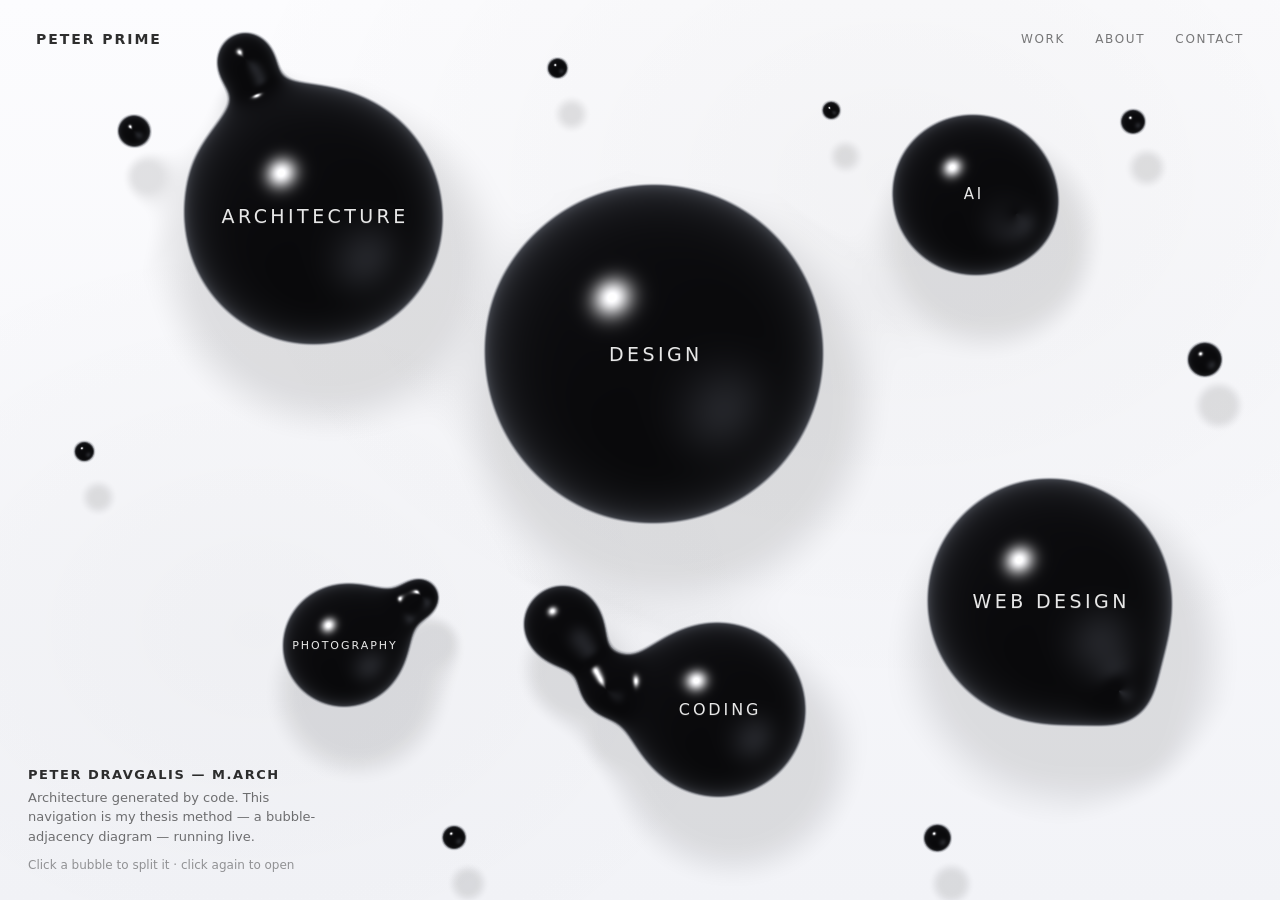
==== index.html @ 84107628 "Portfolio rework: real renders, project drill-down, tuned bubbles - work.html galleries now use clea" ====
<!doctype html>
<html lang="en">
<head>
  <meta charset="UTF-8" />
  <meta name="viewport" content="width=device-width,initial-scale=1" />
  <title>Peter Prime — Portfolio</title>
  <meta name="description" content="Peter Dravgalis — M.Arch, Florida International University. Architecture generated by code: bubble-adjacency space planning, Grasshopper/Python, and the live metaball navigation you're looking at." />
  <link rel="icon" href='data:image/svg+xml,<svg xmlns="http://www.w3.org/2000/svg" viewBox="0 0 100 100"><circle cx="40" cy="50" r="30" fill="%23191919"/><circle cx="70" cy="50" r="21" fill="%23191919"/></svg>' />
  <style>
    :root{
      --bg1: #fcfcfe;
      --bg2: #f2f3f7;
      --txt: rgba(255,255,255,.94);
      --txtDark: rgba(0,0,0,.82);

      --panelBg: rgba(255,255,255,.72);
      --panelBd: rgba(0,0,0,.10);

      --bubbleSolid: rgba(0,0,0,.84);
      --bubbleGhost: rgba(0,0,0,.08);
      --bubbleBd: rgba(0,0,0,.18);
      --bubbleBdHi: rgba(0,0,0,.32);

      --line: rgba(0,0,0,.14);
    }

    html, body { height: 100%; margin: 0; font-family: ui-sans-serif, system-ui, -apple-system, Segoe UI, Roboto, Arial; }
    body { overflow: hidden; background: var(--bg1); }

    body.mbOn .bubble { background: var(--bubbleGhost); }
    body:not(.mbOn) .bubble { background: var(--bubbleSolid); }

    .stage{
      position: fixed; inset: 0;
      background:
        radial-gradient(1200px 900px at 70% 20%, rgba(0,0,0,.03), transparent 58%),
        radial-gradient(900px 700px at 20% 70%, rgba(0,0,0,.025), transparent 58%),
        linear-gradient(180deg, var(--bg1), var(--bg2));
      user-select: none;
      z-index: 0;
    }

    canvas#mb{
      position: fixed; inset: 0;
      width: 100%; height: 100%;
      z-index: 2;
      pointer-events: none;
    }

      .bubbleLayer{
      position: fixed;
      inset: 0;
      z-index: 3;          /* ABOVE canvas */
      pointer-events: auto;
      }

    .topbar{
      position: fixed; left: 36px; right: 36px; top: 26px;
      display: flex; align-items: center; justify-content: space-between;
      color: var(--txtDark);
      box-sizing: border-box;
      z-index: 5;
      pointer-events: auto;
    }
    .topbar a{ text-decoration: none; color: inherit; }
    .brand{ font-weight: 750; letter-spacing: .14em; text-transform: uppercase; font-size: 14px; }
    .nav{ display: flex; gap: 30px; font-size: 12px; }
    .nav a{
      letter-spacing: .14em; text-transform: uppercase;
      color: rgba(0,0,0,.52); padding: 6px 0;
      transition: color 140ms ease;
    }
    .nav a:hover{ color: rgba(0,0,0,.9); }

    svg.lines{
      position: fixed; inset: 0;
      pointer-events: none;
      z-index: 1;
    }
    .line{ stroke: rgba(0,0,0,.20); stroke-width: 1; stroke-dasharray: 3 6; }

    .bubble{
      position: absolute;
      border-radius: 999px;
      display: grid;
      place-items: center;
      color: var(--txt);
      cursor: pointer;
      transform: translate(-50%, -50%);
      box-sizing: border-box;
      border: 1px solid var(--bubbleBd);
      backdrop-filter: blur(10px);
      z-index: 3;
      font-size: 14px;
      transition: opacity 160ms ease, filter 160ms ease, border-color 160ms ease;
    }
    /* With WebGL metaballs on, the DOM circle is just an invisible hit target. */
    body.mbOn .bubble{ background: transparent; border-color: transparent; backdrop-filter: none; }
    .bubble:hover{ border-color: var(--bubbleBdHi); }
    body.mbOn .bubble:hover{ border-color: transparent; }
    .bubble.selected{ border-color: rgba(255,255,255,.65); }
    .bubble.sub{ z-index: 6; animation: subIn 220ms ease both; }
    @keyframes subIn{
      from{ opacity: 0; transform: translate(-50%,-50%) scale(.7); }
      to{ opacity: 1; transform: translate(-50%,-50%) scale(1); }
    }
    .bubble.dim{
      opacity: .45;
      filter: blur(.2px);
    }

    /* Label reads as part of the glossy sphere: light weight, wide tracking,
       and a faint etched shadow (dark above, light below) instead of a halo.
       The sphere under it is near-black, so no backdrop is needed. */
    .label{
      text-align: center;
      font-weight: 500;
      text-transform: uppercase;
      letter-spacing: .18em;
      text-indent: .18em; /* re-center: letter-spacing trails the last glyph */
      line-height: 1.4;
      padding: 0 12px;
      pointer-events: none;
      font-size: inherit;
      color: rgba(255,255,255,.9);
      text-shadow: 0 -1px 1px rgba(0,0,0,.55), 0 1px 1px rgba(255,255,255,.10);
      position: relative;
      z-index: 1;
    }

    /* Panel */
    .panel{
      position: fixed;
      left: 18px;
      bottom: 18px;
      width: min(920px, calc(100vw - 36px));
      background: var(--panelBg);
      border: 1px solid var(--panelBd);
      border-radius: 14px;
      backdrop-filter: blur(14px);
      box-sizing: border-box;
      z-index: 10;
      color: var(--txtDark);
      box-shadow: 0 12px 50px rgba(0,0,0,.12);
      overflow: hidden;
    }
    .panelHeader{
      display:flex;
      align-items:center;
      justify-content: space-between;
      padding: 10px 12px;
      border-bottom: 1px solid rgba(0,0,0,.08);
      cursor: move;
      user-select: none;
      background: rgba(255,255,255,.35);
    }
    .panelHeader .title{
      font-weight: 700;
      font-size: 13px;
      letter-spacing: .15px;
    }
    .panelHeader .controls{
      display:flex; gap: 8px; align-items:center;
    }
    .panelMinBtn{
      border: 1px solid rgba(0,0,0,.14);
      background: rgba(255,255,255,.40);
      border-radius: 10px;
      padding: 6px 10px;
      font-size: 12px;
      cursor: pointer;
    }

    .panelBody{ padding: 10px 12px 12px; }
    .panel.min .panelBody{ display:none; }
    .panel.min{ width: 320px; }

    .row{ display:flex; gap: 10px; flex-wrap: wrap; align-items:center; }
    .row + .row{ margin-top: 10px; }

    .btn{
      border: 1px solid rgba(0,0,0,.14);
      background: rgba(255,255,255,.40);
      border-radius: 10px;
      padding: 8px 10px;
      font-size: 13px;
      cursor: pointer;
      color: rgba(0,0,0,.82);
    }
    .btn:hover{ background: rgba(255,255,255,.55); }

    .toggle{ display:flex; gap: 8px; align-items:center; font-size: 13px; color: rgba(0,0,0,.64); }
    .note{ font-size: 12px; color: rgba(0,0,0,.58); line-height: 1.25; }

    .field{
      background: rgba(255,255,255,.55);
      border: 1px solid rgba(0,0,0,.14);
      color: rgba(0,0,0,.82);
      border-radius: 10px;
      padding: 8px 10px;
      font-size: 13px;
      outline: none;
      width: 160px;
    }
    .field.wide{ width: 280px; }

    .sliderWrap{
      display:flex;
      gap: 8px;
      align-items:center;
      color: rgba(0,0,0,.62);
      font-size: 12px;
    }
    input[type="range"]{ width: 160px; }

    .mono{
      font-family: ui-monospace, SFMono-Regular, Menlo, Monaco, Consolas, monospace;
      font-size: 12px;
      color: rgba(0,0,0,.62);
    }

    .divider{
      height: 1px;
      background: rgba(0,0,0,.08);
      margin: 8px 0;
    }

    /* Landing intro (visitors only; hidden in ?edit=1 where the panel lives) */
    .intro{
      position: fixed; left: 28px; bottom: 26px;
      max-width: 300px;
      z-index: 4;
      pointer-events: none;
      color: var(--txtDark);
    }
    .intro h1{ font-size: 13px; font-weight: 750; letter-spacing: .12em; text-transform: uppercase; margin: 0 0 6px; }
    .intro p{ font-size: 13px; line-height: 1.5; margin: 0; color: rgba(0,0,0,.55); }
    .intro .hint{ margin-top: 10px; font-size: 12px; color: rgba(0,0,0,.4); }
    body.dev .intro{ display: none; }
    @media (max-width: 640px){
      .intro{ left: 20px; right: 20px; bottom: 20px; max-width: none; }
      .intro .hint{ margin-top: 6px; }
    }
  </style>
</head>
<body>
  <div class="stage" id="stage"></div>

  <canvas id="mb"></canvas>
  <div id="bubbleLayer" class="bubbleLayer"></div>

  <div class="topbar">
    <a class="brand" href="index.html">Peter Prime</a>
    <div class="nav">
      <a class="pill" href="work.html">Work</a>
      <a class="pill" href="about.html">About</a>
      <a class="pill" href="contact.html">Contact</a>
    </div>
  </div>

  <svg class="lines" id="lines"></svg>

  <header class="intro">
    <h1>Peter Dravgalis — M.Arch</h1>
    <p>Architecture generated by code. This navigation is my thesis method — a bubble-adjacency diagram — running live.</p>
    <p class="hint">Click a bubble to split it · click again to open</p>
  </header>

  <div class="panel" id="panel">
    <div class="panelHeader" id="panelHeader">
      <div class="title">Layout Controls</div>
      <div class="controls">
        <button class="panelMinBtn" id="minBtn">Min</button>
      </div>
    </div>

    <div class="panelBody">
      <div class="row">
        <button class="btn" id="copyMain">Copy main JSON</button>
        <button class="btn" id="downloadAll">Download ALL JSON</button>
        <button class="btn" id="addMain">Add main</button>
        <button class="btn" id="addSub">Add sub</button>
        <button class="btn" id="deleteSel">Delete selected</button>

        <label class="toggle"><input type="checkbox" id="editMode" checked /> Edit</label>
        <label class="toggle"><input type="checkbox" id="showLines" /> Lines</label>
        <label class="toggle"><input type="checkbox" id="autoSubs" checked /> Auto sub layout</label>
        <label class="toggle"><input type="checkbox" id="mbOn" checked /> Canvas metaballs</label>
        <label class="toggle"><input type="checkbox" id="dimOthers" checked /> Dim others when expanded</label>
      </div>

      <div class="divider"></div>

      <div class="row">
        <input class="field" id="selLabel" placeholder="label" />
        <input class="field wide" id="selHref" placeholder="href" />
        <label class="toggle"><input type="checkbox" id="selEnabled" /> Enabled</label>
        <label class="toggle"><input type="checkbox" id="selHasSubs" /> Subs enabled</label>
      </div>

      <div class="row">
        <div class="sliderWrap">x <input id="sx" type="range" min="0" max="1" step="0.001" value="0.5"><span class="mono" id="sxv">0.500</span></div>
        <div class="sliderWrap">y <input id="sy" type="range" min="0" max="1" step="0.001" value="0.5"><span class="mono" id="syv">0.500</span></div>
        <div class="sliderWrap">r <input id="sr" type="range" min="0.03" max="0.30" step="0.001" value="0.08"><span class="mono" id="srv">0.080</span></div>
      </div>

      <div class="divider"></div>

      <div class="row note">
        Per MAIN metaballs settings. Collapsed uses res/th. Expanded uses resExp/thExp.
      </div>

      <div class="row">
        <div class="sliderWrap">res <input id="mRes" type="range" min="160" max="640" step="20" value="320"><span class="mono" id="mResV">320</span></div>
        <div class="sliderWrap">th <input id="mTh" type="range" min="0.7" max="2.2" step="0.02" value="1.2"><span class="mono" id="mThV">1.20</span></div>
        <div class="sliderWrap">resExp <input id="mResE" type="range" min="160" max="640" step="20" value="360"><span class="mono" id="mResEV">360</span></div>
        <div class="sliderWrap">thExp <input id="mThE" type="range" min="0.7" max="2.2" step="0.02" value="1.1"><span class="mono" id="mThEV">1.10</span></div>
      </div>

      <div class="row note" id="status">Ready.</div>
    </div>
  </div>

  <script>
    // =========================
    // Layout loaded from your attached bubble-layout.all.json (kept as-is)
    // Only additions: enabled, subsEnabled, mb, child.enabled
    // =========================
    const bubbles = [
      {
        "id": "design",
        "label": "Design",
        "href": "work.html",
        "x": 0.5035252643948296,
        "y": 0.4007220216606498,
        "r": 0.205,
        "children": [
          { "id": "design-projects", "label": "Projects", "href": "#design-projects", "r": 0.07800000000000001, "enabled": true },
          { "id": "design-portfolio", "label": "Portfolio", "href": "#portfolio", "r": 0.062000000000000006, "enabled": true },
          { "id": "design-process", "label": "Process", "href": "#process", "r": 0.056, "enabled": true }
        ],
        "enabled": true,
        "subsEnabled": true,
        "mb": { "res": 340, "th": 1.2, "resExp": 480, "thExp": 1.08 }
      },
      {
        "id": "architecture",
        "label": "Architecture",
        "href": "work.html#architecture",
        "x": 0.254,
        "y": 0.236,
        "r": 0.157,
        "children": [
          { "id": "arch-greenarc", "label": "GreenArc", "href": "#greenarc", "r": 0.07, "enabled": true },
          { "id": "arch-pavilion", "label": "Pavilion", "href": "#pavilion", "r": 0.06, "enabled": true },
          { "id": "arch-microhousing", "label": "Micro Housing", "href": "#microhousing", "r": 0.06, "enabled": true }
        ],
        "enabled": true,
        "subsEnabled": true,
        "mb": { "res": 320, "th": 1.22, "resExp": 520, "thExp": 1.06 }
      },
      {
        "id": "ai",
        "label": "AI",
        "href": "about.html#ai",
        "x": 0.7567567567567568,
        "y": 0.2226233453670277,
        "r": 0.095,
        "children": [
          { "id": "ai-tools", "label": "Tools", "href": "#ai-tools", "r": 0.06, "enabled": true },
          { "id": "ai-projects", "label": "Projects", "href": "#ai-projects", "r": 0.07, "enabled": true }
        ],
        "enabled": true,
        "subsEnabled": true,
        "mb": { "res": 320, "th": 1.18, "resExp": 460, "thExp": 1.06 }
      },
      {
        "id": "web",
        "label": "Web Design",
        "href": "work.html#web",
        "x": 0.8190364277320799,
        "y": 0.6534296028880866,
        "r": 0.14599999999999994,
        "children": [
          { "id": "web-sites", "label": "Sites", "href": "#web-sites", "r": 0.068, "enabled": true },
          { "id": "web-systems", "label": "Systems", "href": "#web-systems", "r": 0.058, "enabled": true },
          { "id": "web-uiux", "label": "UI UX", "href": "#web-uiux", "r": 0.058, "enabled": true }
        ],
        "enabled": true,
        "subsEnabled": true,
        "mb": { "res": 300, "th": 1.2, "resExp": 460, "thExp": 1.08 }
      },
      {
        "id": "code",
        "label": "Coding",
        "href": "work.html#coding",
        "x": 0.5663924794359577,
        "y": 0.8050541516245487,
        "r": 0.106,
        "children": [
          { "id": "code-projects", "label": "Projects", "href": "#code-projects", "r": 0.064, "enabled": true },
          { "id": "code-stack", "label": "Stack", "href": "#code-stack", "r": 0.056, "enabled": true }
        ],
        "enabled": true,
        "subsEnabled": true,
        "mb": { "res": 280, "th": 1.22, "resExp": 420, "thExp": 1.1 }
      },
      {
        "id": "photo",
        "label": "Photography",
        "href": "work.html#photography",
        "x": 0.2591069330199765,
        "y": 0.7063778580024067,
        "r": 0.074,
        "children": [
          { "id": "photo-gallery", "label": "Gallery", "href": "#photo-gallery", "r": 0.062, "enabled": true },
          { "id": "photo-sets", "label": "Sets", "href": "#photo-sets", "r": 0.054, "enabled": true }
        ],
        "enabled": true,
        "subsEnabled": true,
        "mb": { "res": 260, "th": 1.26, "resExp": 420, "thExp": 1.12 }
      }
    ];

    // later: collision avoidance needed (not in Phase 1)

    // Layout Controls is a dev tool, not for visitors. Hidden unless ?edit=1.
    const DEV_MODE = new URLSearchParams(location.search).get("edit") === "1";

    // =========================
    // DOM refs
    // =========================
    const stage = document.getElementById("stage");
    const bubbleLayer = document.getElementById("bubbleLayer");
    const svg = document.getElementById("lines");
    const statusEl = document.getElementById("status");

    const editModeEl = document.getElementById("editMode");
    const showLinesEl = document.getElementById("showLines");
    const autoSubsEl = document.getElementById("autoSubs");
    const mbOnEl = document.getElementById("mbOn");
    const dimOthersEl = document.getElementById("dimOthers");

    const selLabelEl = document.getElementById("selLabel");
    const selHrefEl  = document.getElementById("selHref");
    const selEnabledEl = document.getElementById("selEnabled");
    const selHasSubsEl = document.getElementById("selHasSubs");

    const sx = document.getElementById("sx"), sy = document.getElementById("sy"), sr = document.getElementById("sr");
    const sxv = document.getElementById("sxv"), syv = document.getElementById("syv"), srv = document.getElementById("srv");

    const mRes = document.getElementById("mRes"), mTh = document.getElementById("mTh");
    const mResE = document.getElementById("mResE"), mThE = document.getElementById("mThE");
    const mResV = document.getElementById("mResV"), mThV = document.getElementById("mThV");
    const mResEV = document.getElementById("mResEV"), mThEV = document.getElementById("mThEV");

    const panel = document.getElementById("panel");
    const panelHeader = document.getElementById("panelHeader");
    const minBtn = document.getElementById("minBtn");

    const mbCanvas = document.getElementById("mb");

    // =========================
    // State
    // =========================
    let domByKey = new Map(); // key -> el
    let expandedMainId = null;
    let selected = null; // {type:"main"|"sub", mainId, subId, key}
    let drag = null;

    // subState stores positions for subs when expanded and pinned
    const subState = {}; // subState[mainId][subId] = {x,y,r,pinned}

    // =========================
    // Helpers
    // =========================
    const clamp = (v,a,b) => Math.max(a, Math.min(b, v));
    const minDim = () => Math.min(window.innerWidth, window.innerHeight);
    // Layout was authored in landscape; on portrait screens swap axes so the
    // constellation reflows instead of squashing.
    const portrait = () => window.innerHeight > window.innerWidth;
    const toPxX = (x, y) => (portrait() ? y : x) * window.innerWidth;
    const toPxY = (x, y) => (portrait() ? x : y) * window.innerHeight;
    const toPxR = (r) => r * minDim();

    const keyMain = (id) => `m:${id}`;
    const keySub  = (mid, sid) => `s:${mid}:${sid}`;

    const getMain = (id) => bubbles.find(b => b.id === id);
    const getSub = (mid, sid) => getMain(mid)?.children?.find(c => c.id === sid);

    function setStatus(msg){ statusEl.textContent = msg; }

    function ensureSubState(mid){
      if (!subState[mid]) subState[mid] = {};
      const m = getMain(mid);
      if (!m?.children) return;
      for (const c of m.children){
        if (!subState[mid][c.id]) subState[mid][c.id] = { x:null, y:null, r:c.r, pinned:false };
        subState[mid][c.id].r = c.r;
      }
    }

    function computeSubPositions(mid){
      const m = getMain(mid);
      if (!m?.children?.length) return;

      ensureSubState(mid);

      const kids = m.children.filter(c => c.enabled !== false);
      const count = kids.length;
      if (!count) return;

      const angle0 = -Math.PI / 2;

      for (let i=0;i<count;i++){
        const c = kids[i];
        const st = subState[mid][c.id];

        if (st.pinned && st.x != null && st.y != null) continue;
        if (!autoSubsEl.checked && st.x != null && st.y != null) continue;

        // ring in px (radii are minDim-relative, coords are width/height-relative).
        // 1.02 > VISUAL_SCALE, so sub spheres end up genuinely separate from the
        // parent with only a thin metaball neck bridging the gap.
        const ring = (m.r + st.r) * 1.02 * minDim();
        const rw = portrait() ? window.innerHeight : window.innerWidth;
        const rh = portrait() ? window.innerWidth : window.innerHeight;
        const a = angle0 + i * (2*Math.PI / count);

        st.x = clamp(m.x + Math.cos(a) * ring / rw, 0.02, 0.98);
        st.y = clamp(m.y + Math.sin(a) * ring / rh, 0.06, 0.98);
      }
    }

    // =========================
    // Bubble DOM
    // =========================
    function createBubbleEl({key, label, isSub}){
      const el = document.createElement("div");
      el.className = "bubble" + (isSub ? " sub" : "");
      el.dataset.key = key;

      const lab = document.createElement("div");
      lab.className = "label";
      lab.textContent = label;
      el.appendChild(lab);

      el.addEventListener("pointerdown", (e) => onPointerDown(e, key));
      el.addEventListener("click", (e) => onClick(e, key));
      el.addEventListener("wheel", (e) => onWheel(e, key), { passive:false });

      bubbleLayer.appendChild(el);
      domByKey.set(key, el);
      return el;
    }

    function setElLabel(key, text){
      const el = domByKey.get(key);
      const lab = el?.querySelector(".label");
      if (lab) lab.textContent = text;
    }

    function layoutEl(key, x, y, r){
      const el = domByKey.get(key);
      if (!el) return;

      el.style.left = `${toPxX(x, y)}px`;
      el.style.top  = `${toPxY(x, y)}px`;

      const d = toPxR(r) * 2;
      el.style.width = `${d}px`;
      el.style.height = `${d}px`;
      // size label to the bubble, capped so long words stay inside the sphere
      // (0.88/len accounts for the .18em tracking)
      const len = Math.max(4, (el.querySelector(".label")?.textContent || "").length);
      el.style.fontSize = `${clamp(Math.round(Math.min(d * 0.085, d * 0.88 / len)), 10, 19)}px`;

      el.classList.toggle("selected", selected?.key === key);
    }

    function setDimStates(){
      for (const b of bubbles){
        const el = domByKey.get(keyMain(b.id));
        if (!el) continue;
        const shouldDim = dimOthersEl.checked && expandedMainId && b.id !== expandedMainId;
        el.classList.toggle("dim", !!shouldDim);
      }
      svg.style.opacity = (dimOthersEl.checked && expandedMainId) ? "0.35" : "1";
    }

    // =========================
    // Lines
    // =========================
    function drawLines(){
      svg.innerHTML = "";
      if (!showLinesEl.checked) return;

      const center = getMain("design") || bubbles[0];
      if (!center) return;

      const w = window.innerWidth, h = window.innerHeight;
      svg.setAttribute("viewBox", `0 0 ${w} ${h}`);
      svg.setAttribute("width", w);
      svg.setAttribute("height", h);

      const cx = toPxX(center.x, center.y), cy = toPxY(center.x, center.y);

      for (const b of bubbles){
        if (!b.enabled) continue;
        if (b.id === center.id) continue;
        const x = toPxX(b.x, b.y), y = toPxY(b.x, b.y);

        const line = document.createElementNS("http://www.w3.org/2000/svg","line");
        line.setAttribute("x1", cx); line.setAttribute("y1", cy);
        line.setAttribute("x2", x);  line.setAttribute("y2", y);
        line.setAttribute("class", "line");
        svg.appendChild(line);
      }
    }

    // =========================
    // Render layout
    // =========================
    function ensureMainNodes(){
      for (const b of bubbles){
        const k = keyMain(b.id);
        if (!b.enabled){
          if (domByKey.has(k)){
            domByKey.get(k).remove();
            domByKey.delete(k);
          }
          continue;
        }
        if (!domByKey.has(k)){
          createBubbleEl({ key:k, label:b.label, isSub:false });
        } else {
          setElLabel(k, b.label);
        }
      }
      for (const k of [...domByKey.keys()]){
        if (k.startsWith("m:")){
          const id = k.slice(2);
          const m = getMain(id);
          if (!m || !m.enabled){
            domByKey.get(k)?.remove();
            domByKey.delete(k);
          }
        }
      }
    }

    function ensureSubNodes(mid){
      const m = getMain(mid);
      if (!m?.children) return;

      ensureSubState(mid);

      for (const c of m.children){
        const k = keySub(mid, c.id);
        if (c.enabled === false){
          if (domByKey.has(k)){
            domByKey.get(k).remove();
            domByKey.delete(k);
          }
          continue;
        }
        if (!domByKey.has(k)){
          createBubbleEl({ key:k, label:c.label, isSub:true });
        } else {
          setElLabel(k, c.label);
        }
      }

      for (const k of [...domByKey.keys()]){
        if (k.startsWith(`s:${mid}:`)){
          const sid = k.split(":").slice(2).join(":");
          const c = getSub(mid, sid);
          if (!c || c.enabled === false){
            domByKey.get(k)?.remove();
            domByKey.delete(k);
          }
        }
      }
    }

    function removeAllSubs(){
      for (const k of [...domByKey.keys()]){
        if (k.startsWith("s:")){
          domByKey.get(k)?.remove();
          domByKey.delete(k);
        }
      }
    }

    function renderLayout(){
      ensureMainNodes();

      for (const b of bubbles){
        if (!b.enabled) continue;
        layoutEl(keyMain(b.id), b.x, b.y, b.r);
      }

      drawLines();

      if (expandedMainId){
        const m = getMain(expandedMainId);
        if (!m || !m.enabled || !m.subsEnabled){
          expandedMainId = null;
          removeAllSubs();
        } else {
          computeSubPositions(expandedMainId);
          ensureSubNodes(expandedMainId);

          const kids = m.children.filter(c => c.enabled !== false);
          for (const c of kids){
            const st = subState[expandedMainId][c.id];
            layoutEl(keySub(expandedMainId, c.id), st.x, st.y, st.r);
          }
        }
      }

      for (const [k, el] of domByKey.entries()){
        el.classList.toggle("selected", selected?.key === k);
      }

      setDimStates();
      // Re-apply drift immediately so hit targets are never written un-drifted
      // for a frame (that one frame causes a hover enter/leave flicker loop).
      applyDrift(driftT);
      setStatus(`Main: ${bubbles.filter(b=>b.enabled).length} | Expanded: ${expandedMainId || "none"} | Selected: ${selected?.key || "none"}`);
    }

    // =========================
    // Selection + UI sync
    // =========================
    function setSelected(key){
      selected = null;
      if (!key){
        selLabelEl.value = "";
        selHrefEl.value = "";
        selEnabledEl.checked = false;
        selHasSubsEl.checked = false;
        syncSliders(null);
        syncMb(null);
        renderLayout();
        return;
      }

      if (key.startsWith("m:")){
        const id = key.slice(2);
        const m = getMain(id);
        selected = { type:"main", mainId:id, subId:null, key };

        selLabelEl.value = m?.label || "";
        selHrefEl.value = m?.href || "";
        selEnabledEl.checked = m?.enabled !== false;
        selHasSubsEl.checked = m?.subsEnabled !== false;

        syncSliders(selected);
        syncMb(selected);
      } else {
        const parts = key.split(":");
        const mid = parts[1];
        const sid = parts.slice(2).join(":");
        const c = getSub(mid, sid);
        selected = { type:"sub", mainId:mid, subId:sid, key };

        selLabelEl.value = c?.label || "";
        selHrefEl.value = c?.href || "";
        selEnabledEl.checked = c?.enabled !== false;
        selHasSubsEl.checked = false;

        syncSliders(selected);
        syncMb({ type:"main", mainId:mid });
      }

      renderLayout();
    }

    function syncSliders(sel){
      let x=0.5,y=0.5,r=0.08;
      if (!sel){
        sx.value = x; sy.value = y; sr.value = r;
      } else if (sel.type === "main"){
        const m = getMain(sel.mainId);
        x = m.x; y = m.y; r = m.r;
      } else {
        ensureSubState(sel.mainId);
        const st = subState[sel.mainId][sel.subId];
        const parent = getMain(sel.mainId);
        x = st.x ?? parent.x;
        y = st.y ?? parent.y;
        r = st.r ?? getSub(sel.mainId, sel.subId).r;
      }
      sx.value = x; sy.value = y; sr.value = r;
      sxv.textContent = (+x).toFixed(3);
      syv.textContent = (+y).toFixed(3);
      srv.textContent = (+r).toFixed(3);
    }

    function syncMb(sel){
      if (!sel || sel.type !== "main"){
        mRes.disabled = true; mTh.disabled = true; mResE.disabled = true; mThE.disabled = true;
        return;
      }
      const m = getMain(sel.mainId);
      if (!m.mb) m.mb = { res:320, th:1.2, resExp:420, thExp:1.1 };

      mRes.disabled = false; mTh.disabled = false; mResE.disabled = false; mThE.disabled = false;

      mRes.value = m.mb.res;
      mTh.value  = m.mb.th;
      mResE.value = m.mb.resExp;
      mThE.value  = m.mb.thExp;

      mResV.textContent = m.mb.res;
      mThV.textContent  = (+m.mb.th).toFixed(2);
      mResEV.textContent = m.mb.resExp;
      mThEV.textContent  = (+m.mb.thExp).toFixed(2);
    }

    function applySlidersToSelected(){
      if (!selected) return;

      const x = +sx.value, y = +sy.value, r = +sr.value;
      sxv.textContent = x.toFixed(3);
      syv.textContent = y.toFixed(3);
      srv.textContent = r.toFixed(3);

      if (selected.type === "main"){
        const m = getMain(selected.mainId);
        m.x = clamp(x, 0.02, 0.98);
        m.y = clamp(y, 0.06, 0.98);
        m.r = clamp(r, 0.04, 0.30);
      } else {
        ensureSubState(selected.mainId);
        const st = subState[selected.mainId][selected.subId];
        st.x = clamp(x, 0.02, 0.98);
        st.y = clamp(y, 0.06, 0.98);
        st.r = clamp(r, 0.03, 0.20);
        st.pinned = true;
        const c = getSub(selected.mainId, selected.subId);
        if (c) c.r = st.r;
      }

      renderLayout();
    }

    function applyMbToSelectedMain(){
      if (!selected) return;
      const mid = selected.mainId;
      const m = getMain(mid);
      if (!m) return;
      if (!m.mb) m.mb = { res:320, th:1.2, resExp:420, thExp:1.1 };

      m.mb.res = +mRes.value;
      m.mb.th  = +mTh.value;
      m.mb.resExp = +mResE.value;
      m.mb.thExp  = +mThE.value;

      mResV.textContent = m.mb.res;
      mThV.textContent  = (+m.mb.th).toFixed(2);
      mResEV.textContent = m.mb.resExp;
      mThEV.textContent  = (+m.mb.thExp).toFixed(2);
    }

    // =========================
    // Events: bubbles
    // =========================
    function onClick(e, key){
      e.stopPropagation();

      // Deployed (non-edit) mode: first click on a main splits it into its
      // group; second click on the same main navigates. Subs navigate too.
      if (!DEV_MODE){
        if (key.startsWith("m:")){
          const id = key.slice(2);
          const m = getMain(id);
          if (!m?.enabled) return;
          const canSplit = m.subsEnabled && m.children?.some(c => c.enabled !== false);
          if (expandedMainId === id || !canSplit){
            if (m.href && m.href !== "#") window.location.href = m.href;
            return;
          }
          expandedMainId = id;
          removeAllSubs();
          renderLayout();
        } else {
          const parts = key.split(":");
          const c = getSub(parts[1], parts.slice(2).join(":"));
          let href = c?.href || "#";
          if (href.startsWith("#")){
            const page = (getMain(parts[1])?.href || "").split("#")[0];
            if (!page) return; // parent has no page to anchor into
            href = page + href;
          }
          window.location.href = href;
        }
        return;
      }

      setSelected(key);

      if (key.startsWith("m:")){
        const id = key.slice(2);
        const m = getMain(id);
        if (!m || !m.enabled) return;

        if (!m.subsEnabled){
          expandedMainId = null;
          removeAllSubs();
          renderLayout();
          return;
        }

        if (expandedMainId === id){
          expandedMainId = null;
          removeAllSubs();
        } else {
          expandedMainId = id;
          removeAllSubs();
        }
        renderLayout();
      }
    }

    function onPointerDown(e, key){
      if (!editModeEl.checked) return;
      drag = { key, pointerId: e.pointerId };
      e.currentTarget.setPointerCapture(e.pointerId);
    }

    function onWheel(e, key){
      if (!editModeEl.checked) return;
      e.preventDefault();

      const delta = Math.sign(e.deltaY) * 0.008;

      if (key.startsWith("m:")){
        const m = getMain(key.slice(2));
        if (!m) return;
        m.r = clamp(m.r - delta, 0.04, 0.30);
      } else {
        const parts = key.split(":");
        const mid = parts[1];
        const sid = parts.slice(2).join(":");
        ensureSubState(mid);
        const st = subState[mid][sid];
        st.r = clamp((st.r ?? 0.06) - delta, 0.03, 0.20);
        st.pinned = true;
        const c = getSub(mid, sid);
        if (c) c.r = st.r;
      }

      renderLayout();
      if (selected?.key === key) syncSliders(selected);
    }

    window.addEventListener("pointermove", (e) => {
      if (!drag) return;

      let nx = e.clientX / window.innerWidth;
      let ny = e.clientY / window.innerHeight;
      if (portrait()) [nx, ny] = [ny, nx];
      const x = clamp(nx, 0.02, 0.98);
      const y = clamp(ny, 0.06, 0.98);

      if (drag.key.startsWith("m:")){
        const m = getMain(drag.key.slice(2));
        if (!m) return;
        m.x = x; m.y = y;
      } else {
        const parts = drag.key.split(":");
        const mid = parts[1];
        const sid = parts.slice(2).join(":");
        ensureSubState(mid);
        subState[mid][sid].x = x;
        subState[mid][sid].y = y;
        subState[mid][sid].pinned = true;
      }

      renderLayout();
      if (selected?.key === drag.key) syncSliders(selected);
    });

    window.addEventListener("pointerup", () => { drag = null; });

    bubbleLayer.addEventListener("click", () => {
      expandedMainId = null;
      removeAllSubs();
      setSelected(null);
      renderLayout();
    });

    // =========================
    // Panel: draggable + collapsible + persistent pos
    // =========================
    function loadPanelPos(){
      try{
        const raw = localStorage.getItem("panelPos");
        if (!raw) return;
        const p = JSON.parse(raw);
        if (typeof p.left === "number") panel.style.left = p.left + "px";
        if (typeof p.top === "number") { panel.style.top = p.top + "px"; panel.style.bottom = "auto"; }
        if (p.min === true) { panel.classList.add("min"); minBtn.textContent = "Max"; }
      }catch{}
    }
    function savePanelPos(){
      const rect = panel.getBoundingClientRect();
      localStorage.setItem("panelPos", JSON.stringify({ left: rect.left, top: rect.top, min: panel.classList.contains("min") }));
    }
    let panelDrag = null;
    panelHeader.addEventListener("pointerdown", (e) => {
      if (e.target === minBtn) return;
      panelDrag = { x: e.clientX, y: e.clientY };
      panelHeader.setPointerCapture(e.pointerId);
    });
    panelHeader.addEventListener("pointermove", (e) => {
      if (!panelDrag) return;
      const rect = panel.getBoundingClientRect();
      const nx = rect.left + (e.clientX - panelDrag.x);
      const ny = rect.top  + (e.clientY - panelDrag.y);
      panelDrag = { x: e.clientX, y: e.clientY };

      panel.style.left = clamp(nx, 8, window.innerWidth - rect.width - 8) + "px";
      panel.style.top  = clamp(ny, 8, window.innerHeight - rect.height - 8) + "px";
      panel.style.bottom = "auto";
      savePanelPos();
    });
    panelHeader.addEventListener("pointerup", () => { panelDrag = null; });

    minBtn.addEventListener("click", () => {
      panel.classList.toggle("min");
      minBtn.textContent = panel.classList.contains("min") ? "Max" : "Min";
      savePanelPos();
    });

    // =========================
    // UI buttons + direct edits
    // =========================
    document.getElementById("copyMain").addEventListener("click", async () => {
      const payload = JSON.stringify(
        bubbles
          .filter(b => b.enabled)
          .map(({children, mb, enabled, subsEnabled, ...rest}) => rest),
        null, 2
      );
      await navigator.clipboard.writeText(payload);
      setStatus("Copied main JSON.");
    });

    document.getElementById("downloadAll").addEventListener("click", () => {
      const payload = JSON.stringify(bubbles, null, 2);
      const blob = new Blob([payload], { type: "application/json" });
      const a = document.createElement("a");
      a.href = URL.createObjectURL(blob);
      a.download = "bubble-layout.all.json";
      a.click();
      URL.revokeObjectURL(a.href);
      setStatus("Downloaded ALL JSON.");
    });

    document.getElementById("addMain").addEventListener("click", () => {
      const id = `new-${Math.random().toString(16).slice(2,8)}`;
      bubbles.push({
        id, label:"New", href:"#", x:0.5, y:0.5, r:0.08,
        enabled:true, subsEnabled:true,
        mb:{res:320, th:1.2, resExp:420, thExp:1.1},
        children:[]
      });
      renderLayout();
      setSelected(keyMain(id));
    });

    document.getElementById("addSub").addEventListener("click", () => {
      if (!selected || selected.type !== "main"){
        setStatus("Select a MAIN bubble to add a sub.");
        return;
      }
      const m = getMain(selected.mainId);
      if (!m.children) m.children = [];
      const sid = `${m.id}-sub-${Math.random().toString(16).slice(2,7)}`;
      m.children.push({ id:sid, label:"Sub", href:"#", r: Math.max(0.05, m.r * 0.55), enabled:true });
      ensureSubState(m.id);
      subState[m.id][sid] = { x:null, y:null, r: m.children.at(-1).r, pinned:false };

      expandedMainId = m.id;
      renderLayout();
      setSelected(keySub(m.id, sid));
    });

    document.getElementById("deleteSel").addEventListener("click", () => {
      if (!selected){ setStatus("Nothing selected."); return; }

      if (selected.type === "main"){
        const idx = bubbles.findIndex(b => b.id === selected.mainId);
        if (idx >= 0){
          bubbles.splice(idx, 1);
          delete subState[selected.mainId];
          if (expandedMainId === selected.mainId){
            expandedMainId = null;
            removeAllSubs();
          }
          setSelected(null);
          renderLayout();
        }
      } else {
        const m = getMain(selected.mainId);
        if (!m?.children) return;
        const idx = m.children.findIndex(c => c.id === selected.subId);
        if (idx >= 0){
          m.children.splice(idx, 1);
          if (subState[selected.mainId]) delete subState[selected.mainId][selected.subId];
          setSelected(null);
          renderLayout();
        }
      }
    });

    selLabelEl.addEventListener("input", () => {
      if (!selected) return;
      const v = selLabelEl.value.trim() || "Untitled";
      if (selected.type === "main") getMain(selected.mainId).label = v;
      else getSub(selected.mainId, selected.subId).label = v;
      renderLayout();
    });

    selHrefEl.addEventListener("input", () => {
      if (!selected) return;
      const v = selHrefEl.value.trim() || "#";
      if (selected.type === "main") getMain(selected.mainId).href = v;
      else getSub(selected.mainId, selected.subId).href = v;
    });

    selEnabledEl.addEventListener("change", () => {
      if (!selected) return;
      if (selected.type === "main"){
        getMain(selected.mainId).enabled = selEnabledEl.checked;
        if (!selEnabledEl.checked && expandedMainId === selected.mainId){
          expandedMainId = null;
          removeAllSubs();
        }
      } else {
        getSub(selected.mainId, selected.subId).enabled = selEnabledEl.checked;
      }
      renderLayout();
      setSelected(null);
    });

    selHasSubsEl.addEventListener("change", () => {
      if (!selected || selected.type !== "main") return;
      const m = getMain(selected.mainId);
      m.subsEnabled = selHasSubsEl.checked;
      if (!m.subsEnabled && expandedMainId === m.id){
        expandedMainId = null;
        removeAllSubs();
      }
      renderLayout();
    });

    sx.addEventListener("input", () => { sxv.textContent = (+sx.value).toFixed(3); applySlidersToSelected(); });
    sy.addEventListener("input", () => { syv.textContent = (+sy.value).toFixed(3); applySlidersToSelected(); });
    sr.addEventListener("input", () => { srv.textContent = (+sr.value).toFixed(3); applySlidersToSelected(); });

    showLinesEl.addEventListener("change", renderLayout);
    autoSubsEl.addEventListener("change", renderLayout);

    mbOnEl.addEventListener("change", () => {
      document.body.classList.toggle("mbOn", mbOnEl.checked);
    });

    dimOthersEl.addEventListener("change", renderLayout);

    mRes.addEventListener("input", () => { mResV.textContent = mRes.value; applyMbToSelectedMain(); });
    mTh.addEventListener("input",  () => { mThV.textContent  = (+mTh.value).toFixed(2); applyMbToSelectedMain(); });
    mResE.addEventListener("input", () => { mResEV.textContent = mResE.value; applyMbToSelectedMain(); });
    mThE.addEventListener("input",  () => { mThEV.textContent  = (+mThE.value).toFixed(2); applyMbToSelectedMain(); });

    // =========================
    // WebGL glossy metaballs (raw WebGL2 fullscreen shader — no dependencies).
    // Reference look: glossy black 3D spheres joined by thin liquid necks,
    // floating micro-spheres, and a cursor droplet that merges with the field.
    // Technique: 2D SDF circles blended with an exponential smooth-min;
    // sphere-exact fake normals from the field gradient; Blinn-Phong + fresnel.
    // =========================
    function resizeCanvas(){
      mbCanvas.width  = Math.floor(window.innerWidth * devicePixelRatio);
      mbCanvas.height = Math.floor(window.innerHeight * devicePixelRatio);
    }

    function getClusterBalls(mainId, dx = 0, dy = 0){
      const m = getMain(mainId);
      if (!m || !m.enabled) return [];

      const md = minDim();
      const balls = [{ x: toPxX(m.x + dx, m.y + dy), y: toPxY(m.x + dx, m.y + dy), r: m.r * md }];

      const includeSubs = (expandedMainId === mainId) && m.subsEnabled;
      if (includeSubs && m.children?.length){
        ensureSubState(mainId);
        for (const c of m.children){
          if (c.enabled === false) continue;
          const st = subState[mainId][c.id];
          const sx0 = (st.x ?? m.x) + dx, sy0 = (st.y ?? m.y) + dy;
          balls.push({
            x: toPxX(sx0, sy0),
            y: toPxY(sx0, sy0),
            r: (st.r ?? c.r) * md
          });
        }
      }
      return balls;
    }

    const MAX_BALLS = 40;
    const VISUAL_SCALE = 0.92; // spheres render slightly smaller than their hit circles; big enough that neighbors neck into each other
    const SMIN_K = 0.035;      // ponytail: neck-thickness knob (1/css-px @ minDim 1080); raise for tighter necks
    // Necks form when the surface gap < 2*ln(2)/K (~40 css px at 1080p). The main
    // constellation is tuned to rest at ~22-24px gaps so thin necks join it up.
    const K_REF_MIN_DIM = 1080; // K scales with minDim so necks survive any screen size
    const REDUCED = matchMedia("(prefers-reduced-motion: reduce)").matches;

    // Ambient idle drift: clusters wander slowly even when the mouse is still.
    // Two incommensurate sines per axis so the path never visibly repeats.
    const DRIFT_A = 0.011; // normalized amplitude
    let driftT = 0;        // last tick time, so renderLayout can re-apply drift
    function driftXY(i, t){
      if (REDUCED || DEV_MODE) return [0, 0]; // dev mode: spheres must stay on their drag handles
      return [
        DRIFT_A * (Math.sin(t * 0.21 + i * 2.1) + 0.5 * Math.sin(t * 0.13 + i * 4.7)),
        DRIFT_A * (Math.cos(t * 0.17 + i * 3.3) + 0.5 * Math.cos(t * 0.11 + i * 1.9))
      ];
    }

    const gl = mbCanvas.getContext("webgl2", { alpha: true, premultipliedAlpha: true, antialias: false });

    const FRAG = `#version 300 es
      precision highp float;
      uniform vec3 uBalls[${"" + 40}]; // x, y (device px, y-up), radius
      uniform int uCount;
      uniform float uK;
      out vec4 outColor;

      // Exponential smooth-min over circle SDFs. Also returns the blended
      // local radius and the field gradient (both smooth across necks).
      void scene(vec2 p, out float sd, out float R, out vec2 g){
        float sum = 0.0, rsum = 0.0;
        vec2 gsum = vec2(0.0);
        for (int i = 0; i < 40; i++){
          if (i >= uCount) break;
          vec2 dv = p - uBalls[i].xy;
          float len = max(length(dv), 1e-4);
          float d = len - uBalls[i].z;
          float w = exp(-uK * d);
          sum  += w;
          rsum += w * uBalls[i].z;
          gsum += w * (dv / len);
        }
        sum = max(sum, 1e-24);
        sd = -log(sum) / uK;
        R  = rsum / sum;
        g  = gsum / sum;
      }

      void main(){
        vec2 p = gl_FragCoord.xy;
        float sd, R; vec2 g;
        scene(p, sd, R, g);

        // soft screen-space ground shadow (light is top-left, shadow falls low-right)
        float ssd, sR; vec2 sg;
        scene(p + vec2(-14.0, 46.0), ssd, sR, sg);
        float spread = clamp(sR * 0.55, 10.0, 55.0); // small balls cast small, tight shadows
        float shadow = (1.0 - smoothstep(-4.0, spread, ssd)) * 0.10;

        float aa = fwidth(sd) + 0.75;
        float mask = 1.0 - smoothstep(-aa, aa, sd);

        // sphere-exact fake normal: height z = sqrt(R^2 - q^2), q = R + sd
        float q = clamp(R + sd, 0.0, R);
        float z = sqrt(max(R * R - q * q, 1e-4));
        vec3 n = normalize(vec3(g * (q / z), 1.0));

        vec3 V = vec3(0.0, 0.0, 1.0);
        vec3 L1 = normalize(vec3(-0.45, 0.60, 0.65));
        float diff  = max(dot(n, L1), 0.0);
        float spec1 = pow(max(dot(n, normalize(L1 + V)), 0.0), 140.0);
        vec3 L2 = normalize(vec3(0.55, -0.45, 0.35));
        float spec2 = pow(max(dot(n, normalize(L2 + V)), 0.0), 26.0);
        float fres  = pow(1.0 - max(n.z, 0.0), 2.6);

        vec3 base = vec3(0.045, 0.045, 0.055);
        vec3 col = base * (0.55 + 0.45 * diff)
                 + vec3(1.0)              * spec1
                 + vec3(0.65, 0.68, 0.75) * spec2 * 0.16
                 + vec3(0.80, 0.84, 0.92) * fres  * 0.38;

        float aOut = mask + shadow * (1.0 - mask);
        outColor = vec4(col * mask, aOut); // premultiplied; shadow is pure black
      }`;

    let prog = null, uBallsLoc, uCountLoc, uKLoc;
    const ballData = new Float32Array(MAX_BALLS * 3);

    function initGL(){
      if (!gl) return false;
      const vs = gl.createShader(gl.VERTEX_SHADER);
      gl.shaderSource(vs, `#version 300 es
        in vec2 aPos; void main(){ gl_Position = vec4(aPos, 0.0, 1.0); }`);
      gl.compileShader(vs);
      const fs = gl.createShader(gl.FRAGMENT_SHADER);
      gl.shaderSource(fs, FRAG);
      gl.compileShader(fs);
      prog = gl.createProgram();
      gl.attachShader(prog, vs);
      gl.attachShader(prog, fs);
      gl.linkProgram(prog);
      if (!gl.getProgramParameter(prog, gl.LINK_STATUS)){
        console.error("metaball shader:", gl.getShaderInfoLog(fs) || gl.getProgramInfoLog(prog));
        prog = null;
        return false;
      }
      gl.useProgram(prog);
      uBallsLoc = gl.getUniformLocation(prog, "uBalls");
      uCountLoc = gl.getUniformLocation(prog, "uCount");
      uKLoc     = gl.getUniformLocation(prog, "uK");
      const buf = gl.createBuffer();
      gl.bindBuffer(gl.ARRAY_BUFFER, buf);
      gl.bufferData(gl.ARRAY_BUFFER, new Float32Array([-1,-1, 1,-1, -1,1, 1,1]), gl.STATIC_DRAW);
      const loc = gl.getAttribLocation(prog, "aPos");
      gl.enableVertexAttribArray(loc);
      gl.vertexAttribPointer(loc, 2, gl.FLOAT, false, 0, 0);
      return true;
    }

    // Decorative floating micro-spheres (anchor, radius, phase) — normalized coords
    const dots = [
      { x:.115, y:.155, r:.016, p:0.0 }, { x:.885, y:.125, r:.013, p:1.7 },
      { x:.055, y:.500, r:.011, p:3.1 }, { x:.935, y:.410, r:.019, p:4.2 },
      { x:.360, y:.935, r:.013, p:5.3 }, { x:.740, y:.930, r:.015, p:0.9 },
      { x:.430, y:.065, r:.011, p:2.2 }, { x:.640, y:.130, r:.009, p:3.8 }
    ];

    // Cursor droplet with a short trail (stretches while moving, like the reference)
    const mouse = { x:-9999, y:-9999, tx:-9999, ty:-9999, r:0, tr:0, trail: [] };
    window.addEventListener("pointermove", (e) => {
      if (mouse.tx < -999){ mouse.x = e.clientX; mouse.y = e.clientY; }
      mouse.tx = e.clientX; mouse.ty = e.clientY;
      mouse.tr = 0.024 * minDim();
    });
    document.documentElement.addEventListener("pointerleave", () => { mouse.tr = 0; });

    let lastExpanded = null, expandT = 0;

    function collectBalls(t){
      let n = 0;
      const md = minDim(), dpr = devicePixelRatio, H = mbCanvas.height;
      const push = (x, y, r) => {
        if (n >= MAX_BALLS || r <= 0.5) return;
        ballData[n*3]   = x * dpr;
        ballData[n*3+1] = H - y * dpr;
        ballData[n*3+2] = r * dpr;
        n++;
      };

      if (expandedMainId !== lastExpanded){ lastExpanded = expandedMainId; expandT = t; }
      const bloom = REDUCED ? 1 : Math.min(1, (t - expandT) / 0.55);
      const ease = 1 - Math.pow(1 - bloom, 3);

      let i = 0;
      for (const b of bubbles){
        if (!b.enabled) continue;
        const breathe = REDUCED ? 1 : 1 + 0.012 * Math.sin(t * 0.7 + i * 1.7);
        const [ddx, ddy] = driftXY(i, t);
        const cluster = getClusterBalls(b.id, ddx, ddy);
        for (let j = 0; j < cluster.length; j++){
          // subs bloom: they slide out of the parent to their ring position while
          // growing, so the split reads as spheres pulling apart, not scaling in place
          const grow = (j > 0 && b.id === expandedMainId) ? ease : 1;
          const bx = cluster[0].x + (cluster[j].x - cluster[0].x) * grow;
          const by = cluster[0].y + (cluster[j].y - cluster[0].y) * grow;
          push(bx, by, cluster[j].r * VISUAL_SCALE * breathe * grow);
        }

        // Split satellite: a droplet detaches, floats out, and re-merges.
        // At out=0 it sits inside the parent, so cycle boundaries are invisible.
        if (!REDUCED){
          const period = 9 + i * 2.3;
          const ph = (t % period) / period;
          const out = Math.sin(ph * Math.PI);
          const ang = i * 2.4 + Math.floor(t / period) * 1.9; // new direction each cycle
          const rpx = cluster[0].r;
          const dist = rpx * VISUAL_SCALE * (0.5 + 1.2 * out);
          push(cluster[0].x + Math.cos(ang) * dist,
               cluster[0].y + Math.sin(ang) * dist,
               rpx * 0.2 * (0.6 + 0.4 * out));
        }
        i++;
      }

      for (const d of dots){
        const ox = REDUCED ? 0 : Math.sin(t * 0.33 + d.p) * 0.011;
        const oy = REDUCED ? 0 : Math.cos(t * 0.26 + d.p * 1.31) * 0.011;
        push(toPxX(d.x + ox, d.y + oy), toPxY(d.x + ox, d.y + oy), d.r * md);
      }

      mouse.r += (mouse.tr - mouse.r) * 0.08;
      if (mouse.tx > -999 && mouse.r > 1){
        mouse.x += (mouse.tx - mouse.x) * 0.18;
        mouse.y += (mouse.ty - mouse.y) * 0.18;
        mouse.trail.unshift({ x: mouse.x, y: mouse.y });
        if (mouse.trail.length > 16) mouse.trail.length = 16;
        const steps = [0, 4, 8, 12], scale = [1, .62, .42, .28];
        for (let s = 0; s < steps.length; s++){
          const tp = mouse.trail[steps[s]];
          if (!tp) break;
          push(tp.x, tp.y, mouse.r * scale[s]);
        }
      }
      return n;
    }

    // Keep the invisible DOM hit targets on top of the drifting spheres
    // (skipped in dev mode so drift doesn't fight dragging).
    function applyDrift(t){
      if (DEV_MODE || REDUCED) return;
      let i = 0;
      for (const b of bubbles){
        if (!b.enabled) continue;
        const [dx, dy] = driftXY(i, t);
        const el = domByKey.get(keyMain(b.id));
        if (el){
          el.style.left = `${toPxX(b.x + dx, b.y + dy)}px`;
          el.style.top  = `${toPxY(b.x + dx, b.y + dy)}px`;
        }
        if (expandedMainId === b.id && b.children){
          for (const c of b.children){
            const st = subState[b.id]?.[c.id];
            const sel = domByKey.get(keySub(b.id, c.id));
            if (st && sel && st.x != null){
              sel.style.left = `${toPxX(st.x + dx, st.y + dy)}px`;
              sel.style.top  = `${toPxY(st.x + dx, st.y + dy)}px`;
            }
          }
        }
        i++;
      }
    }

    function tick(tms){
      driftT = tms * 0.001;
      applyDrift(driftT);
      if (prog){
        const t = tms * 0.001;
        gl.viewport(0, 0, mbCanvas.width, mbCanvas.height);
        gl.clearColor(0, 0, 0, 0);
        gl.clear(gl.COLOR_BUFFER_BIT);
        if (mbOnEl.checked){
          const n = collectBalls(t);
          gl.uniform3fv(uBallsLoc, ballData);
          gl.uniform1i(uCountLoc, n);
          gl.uniform1f(uKLoc, SMIN_K * (K_REF_MIN_DIM / minDim()) / devicePixelRatio);
          gl.drawArrays(gl.TRIANGLE_STRIP, 0, 4);
        }
      }
      requestAnimationFrame(tick);
    }

    // =========================
    // Init
    // =========================
    function init(){
      if (DEV_MODE){
        document.body.classList.add("dev");
      } else {
        panel.style.display = "none";
        editModeEl.checked = false; // visitors shouldn't be able to drag bubbles
      }
      loadPanelPos();
      resizeCanvas();
      if (!initGL()){
        // No WebGL2: fall back to the solid DOM circles (still fully navigable)
        mbOnEl.checked = false;
        mbOnEl.disabled = true;
      }
      document.body.classList.toggle("mbOn", mbOnEl.checked);
      renderLayout();
      requestAnimationFrame(tick);
    }

    window.addEventListener("resize", () => { resizeCanvas(); renderLayout(); });

    init();
  </script>
</body>
</html>
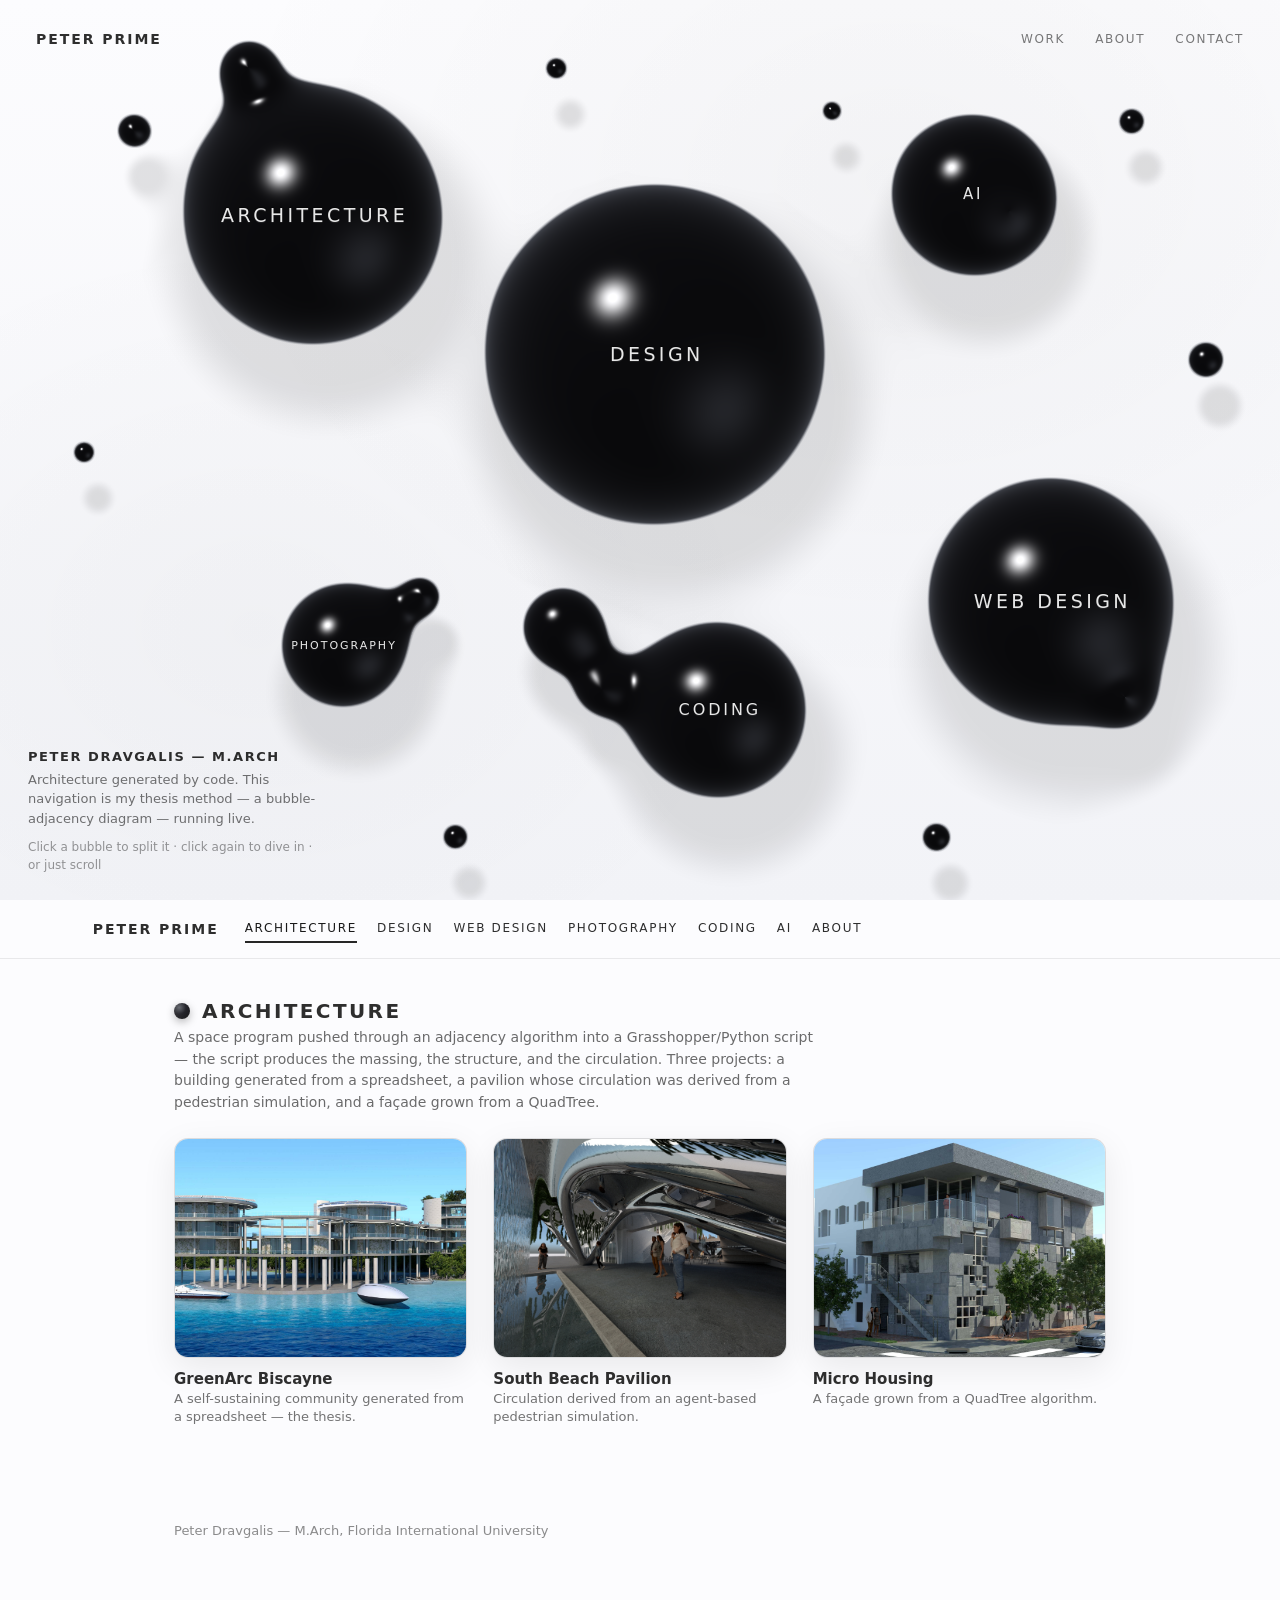
==== commit 393e9a8b: "Single-page portfolio: tabbed section under the bubbles, project drill-down, construction blobs - in" ====
--- a/index.html
+++ b/index.html
@@ -6,6 +6,7 @@
   <title>Peter Prime — Portfolio</title>
   <meta name="description" content="Peter Dravgalis — M.Arch, Florida International University. Architecture generated by code: bubble-adjacency space planning, Grasshopper/Python, and the live metaball navigation you're looking at." />
   <link rel="icon" href='data:image/svg+xml,<svg xmlns="http://www.w3.org/2000/svg" viewBox="0 0 100 100"><circle cx="40" cy="50" r="30" fill="%23191919"/><circle cx="70" cy="50" r="21" fill="%23191919"/></svg>' />
+  <link rel="stylesheet" href="styles.css" />
   <style>
     :root{
       --bg1: #fcfcfe;
@@ -24,14 +25,17 @@
       --line: rgba(0,0,0,.14);
     }
 
-    html, body { height: 100%; margin: 0; font-family: ui-sans-serif, system-ui, -apple-system, Segoe UI, Roboto, Arial; }
-    body { overflow: hidden; background: var(--bg1); }
+    html, body { margin: 0; font-family: ui-sans-serif, system-ui, -apple-system, Segoe UI, Roboto, Arial; }
+    body { background: var(--bg1); overflow-x: hidden; }
 
     body.mbOn .bubble { background: var(--bubbleGhost); }
     body:not(.mbOn) .bubble { background: var(--bubbleSolid); }
 
+    /* The bubble constellation is one full viewport; the portfolio scrolls below it. */
+    #hero{ position: relative; height: 100vh; height: 100svh; overflow: hidden; }
+
     .stage{
-      position: fixed; inset: 0;
+      position: absolute; inset: 0;
       background:
         radial-gradient(1200px 900px at 70% 20%, rgba(0,0,0,.03), transparent 58%),
         radial-gradient(900px 700px at 20% 70%, rgba(0,0,0,.025), transparent 58%),
@@ -41,21 +45,22 @@
     }
 
     canvas#mb{
-      position: fixed; inset: 0;
+      position: absolute; inset: 0;
       width: 100%; height: 100%;
       z-index: 2;
       pointer-events: none;
     }
 
       .bubbleLayer{
-      position: fixed;
+      position: absolute;
       inset: 0;
       z-index: 3;          /* ABOVE canvas */
       pointer-events: auto;
       }
 
     .topbar{
-      position: fixed; left: 36px; right: 36px; top: 26px;
+      position: absolute; left: 36px; right: 36px; top: 26px;
+      padding: 0; background: none; /* undo styles.css's sticky-topbar chrome */
       display: flex; align-items: center; justify-content: space-between;
       color: var(--txtDark);
       box-sizing: border-box;
@@ -73,7 +78,7 @@
     .nav a:hover{ color: rgba(0,0,0,.9); }
 
     svg.lines{
-      position: fixed; inset: 0;
+      position: absolute; inset: 0;
       pointer-events: none;
       z-index: 1;
     }
@@ -227,7 +232,7 @@
 
     /* Landing intro (visitors only; hidden in ?edit=1 where the panel lives) */
     .intro{
-      position: fixed; left: 28px; bottom: 26px;
+      position: absolute; left: 28px; bottom: 26px;
       max-width: 300px;
       z-index: 4;
       pointer-events: none;
@@ -241,30 +246,162 @@
       .intro{ left: 20px; right: 20px; bottom: 20px; max-width: none; }
       .intro .hint{ margin-top: 6px; }
     }
+
+    /* =========================
+       Portfolio section (below the hero)
+       ========================= */
+    #portfolio{ position: relative; z-index: 4; min-height: 100vh; }
+
+    .tabbar{
+      position: sticky; top: 0; z-index: 9;
+      display: flex; align-items: center; gap: 18px;
+      padding: 14px 36px;
+      background: rgba(252,252,254,.88);
+      backdrop-filter: blur(12px);
+      border-bottom: 1px solid rgba(0,0,0,.08);
+      box-sizing: border-box;
+    }
+    .tabbar .brand{ margin-right: 8px; white-space: nowrap; }
+    .tabbar a{ text-decoration: none; } /* beats styles.css's a:link underline */
+    .backBtn{
+      visibility: hidden;
+      text-decoration: none; color: rgba(0,0,0,.72);
+      font-size: 20px; line-height: 1;
+      padding: 4px 10px; border-radius: 999px;
+      border: 1px solid rgba(0,0,0,.14);
+      background: rgba(255,255,255,.5);
+      transition: background 140ms ease;
+    }
+    .backBtn:hover{ background: rgba(0,0,0,.06); }
+    .tabs{ display: flex; gap: 20px; overflow-x: auto; scrollbar-width: none; }
+    .tabs::-webkit-scrollbar{ display: none; }
+    .tab{
+      text-decoration: none; white-space: nowrap;
+      letter-spacing: .14em; text-transform: uppercase; font-size: 12px;
+      color: rgba(0,0,0,.52); padding: 6px 0;
+      transition: color 140ms ease;
+      border-bottom: 2px solid transparent;
+    }
+    .tab:hover{ color: rgba(0,0,0,.9); }
+    .tab.active{ color: rgba(0,0,0,.9); border-bottom-color: rgba(0,0,0,.85); }
+
+    .paneWrap{ max-width: 980px; margin: 40px auto 96px; padding: 0 24px; box-sizing: border-box; }
+    .pane{ display: none; }
+    .pane.active{ display: block; }
+    .detail{ display: none; }
+    .detail.active{ display: block; }
+
+    /* Project cards — clean grid, goes blobby on hover to stay on-theme */
+    .cards{
+      display: grid;
+      grid-template-columns: repeat(auto-fill, minmax(280px, 1fr));
+      gap: 26px;
+      margin: 24px 0 40px;
+    }
+    .card{ display: block; text-decoration: none !important; color: inherit; }
+    .thumb{
+      aspect-ratio: 4 / 3; overflow: hidden;
+      border-radius: 14px;
+      border: 1px solid var(--panelBd);
+      background: rgba(0,0,0,.03);
+      box-shadow: 0 10px 34px rgba(0,0,0,.08);
+      transition: border-radius 420ms ease, box-shadow 300ms ease;
+    }
+    .thumb img{
+      width: 100%; height: 100%; object-fit: cover; display: block;
+      transition: transform 500ms ease;
+    }
+    .card:hover .thumb{
+      border-radius: 44% 56% 52% 48% / 46% 44% 56% 54%;
+      box-shadow: 0 16px 44px rgba(0,0,0,.14);
+    }
+    .card:hover .thumb img{ transform: scale(1.045); }
+    .cardTitle{ font-weight: 650; font-size: 15px; margin-top: 12px; }
+    .cardSub{ font-size: 13px; color: rgba(0,0,0,.55); margin-top: 2px; line-height: 1.4; }
+
+    /* Under-construction blob: mini droplets get absorbed into a morphing blob */
+    .construction{
+      display: flex; flex-direction: column; align-items: center; gap: 6px;
+      padding: 72px 24px 84px; text-align: center;
+    }
+    .blobWrap{ position: relative; width: 130px; height: 130px; margin-bottom: 18px; }
+    .blob{
+      position: absolute; inset: 0;
+      background: radial-gradient(circle at 32% 28%, #6a6d74 0%, #26262c 42%, #0b0b0e 78%);
+      box-shadow: inset 0 -3px 6px rgba(255,255,255,.10), 0 14px 34px rgba(0,0,0,.25);
+      border-radius: 46% 54% 52% 48% / 44% 48% 52% 56%;
+      animation: blobMorph 7s ease-in-out infinite;
+    }
+    @keyframes blobMorph{
+      0%,100%{ border-radius: 46% 54% 52% 48% / 44% 48% 52% 56%; }
+      33%    { border-radius: 56% 44% 48% 52% / 52% 56% 44% 48%; }
+      66%    { border-radius: 48% 52% 56% 44% / 48% 44% 52% 56%; }
+    }
+    .mini{
+      position: absolute; width: 20px; height: 20px; border-radius: 999px;
+      background: radial-gradient(circle at 32% 28%, #55565c 0%, #101013 70%);
+      top: 50%; left: 50%;
+      animation: absorb 3.6s ease-in infinite;
+    }
+    .mini.m2{ width: 14px; height: 14px; animation-delay: 1.2s; animation-duration: 4.1s; }
+    .mini.m3{ width: 16px; height: 16px; animation-delay: 2.3s; animation-duration: 3.2s; }
+    @keyframes absorb{
+      0%  { transform: translate(-140px, -90px) scale(1); opacity: 0; }
+      15% { opacity: 1; }
+      70% { transform: translate(-24px, -14px) scale(.9); opacity: 1; }
+      100%{ transform: translate(-10px, -10px) scale(.1); opacity: 0; }
+    }
+    .mini.m2{ animation-name: absorb2; }
+    @keyframes absorb2{
+      0%  { transform: translate(120px, -100px) scale(1); opacity: 0; }
+      15% { opacity: 1; }
+      70% { transform: translate(14px, -20px) scale(.9); opacity: 1; }
+      100%{ transform: translate(-7px, -7px) scale(.1); opacity: 0; }
+    }
+    .mini.m3{ animation-name: absorb3; }
+    @keyframes absorb3{
+      0%  { transform: translate(30px, 130px) scale(1); opacity: 0; }
+      15% { opacity: 1; }
+      70% { transform: translate(4px, 26px) scale(.9); opacity: 1; }
+      100%{ transform: translate(-8px, -8px) scale(.1); opacity: 0; }
+    }
+    .conTitle{
+      font-size: 13px; font-weight: 750; letter-spacing: .14em; text-transform: uppercase;
+      color: rgba(0,0,0,.72);
+    }
+    .conSub{ font-size: 13px; color: rgba(0,0,0,.5); }
+    .conSub::after{ content: ""; animation: dots 1.8s steps(4, end) infinite; }
+    @keyframes dots{ 0%{content:"";} 25%{content:".";} 50%{content:"..";} 75%{content:"...";} }
+    @media (prefers-reduced-motion: reduce){
+      .blob, .mini, .conSub::after{ animation: none; }
+      .mini{ display: none; }
+    }
   </style>
 </head>
 <body>
-  <div class="stage" id="stage"></div>
-
-  <canvas id="mb"></canvas>
-  <div id="bubbleLayer" class="bubbleLayer"></div>
-
-  <div class="topbar">
-    <a class="brand" href="index.html">Peter Prime</a>
-    <div class="nav">
-      <a class="pill" href="work.html">Work</a>
-      <a class="pill" href="about.html">About</a>
-      <a class="pill" href="contact.html">Contact</a>
+  <div id="hero">
+    <div class="stage" id="stage"></div>
+
+    <canvas id="mb"></canvas>
+    <div id="bubbleLayer" class="bubbleLayer"></div>
+
+    <div class="topbar">
+      <a class="brand" href="#">Peter Prime</a>
+      <div class="nav">
+        <a class="pill" href="#architecture">Work</a>
+        <a class="pill" href="#about">About</a>
+        <a class="pill" href="#about">Contact</a>
+      </div>
     </div>
+
+    <svg class="lines" id="lines"></svg>
+
+    <header class="intro">
+      <h1>Peter Dravgalis — M.Arch</h1>
+      <p>Architecture generated by code. This navigation is my thesis method — a bubble-adjacency diagram — running live.</p>
+      <p class="hint">Click a bubble to split it · click again to dive in · or just scroll</p>
+    </header>
   </div>
-
-  <svg class="lines" id="lines"></svg>
-
-  <header class="intro">
-    <h1>Peter Dravgalis — M.Arch</h1>
-    <p>Architecture generated by code. This navigation is my thesis method — a bubble-adjacency diagram — running live.</p>
-    <p class="hint">Click a bubble to split it · click again to open</p>
-  </header>
 
   <div class="panel" id="panel">
     <div class="panelHeader" id="panelHeader">
@@ -321,6 +458,270 @@
     </div>
   </div>
 
+  <section id="portfolio">
+    <div class="tabbar">
+      <a class="backBtn" id="backBtn" href="#" aria-label="Back to overview">&#8592;</a>
+      <a class="brand" href="#">Peter Prime</a>
+      <nav class="tabs" id="tabs">
+        <a class="tab" data-tab="architecture" href="#architecture">Architecture</a>
+        <a class="tab" data-tab="design" href="#design">Design</a>
+        <a class="tab" data-tab="web" href="#web">Web Design</a>
+        <a class="tab" data-tab="photography" href="#photography">Photography</a>
+        <a class="tab" data-tab="coding" href="#coding">Coding</a>
+        <a class="tab" data-tab="ai" href="#ai">AI</a>
+        <a class="tab" data-tab="about" href="#about">About</a>
+      </nav>
+    </div>
+
+    <div class="paneWrap">
+
+      <!-- ============ ARCHITECTURE ============ -->
+      <div class="pane" data-pane="architecture">
+        <div class="paneMain">
+          <h2>Architecture</h2>
+          <p class="section-note">
+            A space program pushed through an adjacency algorithm into a Grasshopper/Python script — the script produces
+            the massing, the structure, and the circulation. Three projects: a building generated from a spreadsheet, a
+            pavilion whose circulation was derived from a pedestrian simulation, and a façade grown from a QuadTree.
+          </p>
+          <div class="cards">
+            <a class="card" href="#architecture/greenarc">
+              <div class="thumb"><img src="assets/projects/greenarc_08-hero-render_p49_2328x1354.jpeg" alt="GreenArc Biscayne" loading="lazy"></div>
+              <div class="cardTitle">GreenArc Biscayne</div>
+              <div class="cardSub">A self-sustaining community generated from a spreadsheet — the thesis.</div>
+            </a>
+            <a class="card" href="#architecture/pavilion">
+              <div class="thumb"><img src="assets/projects/pavilion_01-hero-chrome_p29_2000x1125.jpeg" alt="South Beach Pavilion" loading="lazy"></div>
+              <div class="cardTitle">South Beach Pavilion</div>
+              <div class="cardSub">Circulation derived from an agent-based pedestrian simulation.</div>
+            </a>
+            <a class="card" href="#architecture/microhousing">
+              <div class="thumb"><img src="assets/projects/microhousing_01-exterior_p19_2331x1356.jpeg" alt="Micro Housing" loading="lazy"></div>
+              <div class="cardTitle">Micro Housing</div>
+              <div class="cardSub">A façade grown from a QuadTree algorithm.</div>
+            </a>
+          </div>
+        </div>
+
+        <article class="detail" data-project="greenarc">
+          <h3>GreenArc Biscayne</h3>
+          <p class="section-note">
+            A self-sustaining community for Bird Key, Biscayne Bay, generated from a spreadsheet. Ten programs — residential,
+            medical, agricultural, technical, and so on — each sized by its own space-program data, then packed by the
+            bubble-adjacency method: overlap by adjacency, scale by square footage, maximize intersections, read circulation
+            off the result. The Grasshopper/Python script below runs that method — it's the piece that turns the spreadsheet
+            into a building.
+          </p>
+          <div class="gallery">
+            <figure><img src="assets/projects/greenarc_08-hero-render_p49_2328x1354.jpeg" alt="GreenArc Biscayne — exterior render of the floating structure" loading="lazy">
+              <figcaption>GreenArc Biscayne — the generated community floating on the bay.</figcaption></figure>
+            <figure class="small"><img src="assets/projects/greenarc_01-title_p40_948x670.jpeg" alt="Site: Bird Key, Biscayne Bay" loading="lazy">
+              <figcaption>Site — Bird Key, an uninhabited island in Biscayne Bay, Miami. 25°50′N, 80°10′W.</figcaption></figure>
+            <figure><img src="assets/projects/greenarc_02-depthmap_p43_2330x1365.jpeg" alt="Nautical depth map of the site" loading="lazy">
+              <figcaption>Nautical depth survey of the site, used to plan structure in the shallows.</figcaption></figure>
+            <figure><img src="assets/projects/greenarc_03-datatable_p44_1359x1312.jpeg" alt="Space program spreadsheet" loading="lazy">
+              <figcaption>The input: a space-program spreadsheet — occupancy, area, schedule, and required adjacencies for every function.</figcaption></figure>
+            <figure><img src="assets/projects/greenarc_04-bubble-algorithm_p45_1631x1355.jpeg" alt="Bubble-adjacency diagram" loading="lazy">
+              <figcaption>The bubble-adjacency method: overlap by adjacency, scale by square footage, maximize intersections, then read circulation off the result. The same method runs this site's navigation.</figcaption></figure>
+            <figure class="callout"><img src="assets/projects/greenarc_05-grasshopper-script_p46_2376x1203.jpeg" alt="Grasshopper and Python script generating the massing" loading="lazy">
+              <figcaption><strong>The Grasshopper script.</strong> This is the piece that actually runs the method above — a Python
+              component inside Grasshopper that takes square footage, floor height, column count, and scale factor as parameters and
+              outputs the floor plates and structural columns for every module. The single most important image on this site.</figcaption></figure>
+            <figure><img src="assets/projects/greenarc_06-parametric-output_p47_2391x1325.jpeg" alt="Parametric massing output with program-colored volumes" loading="lazy">
+              <figcaption>Massing output — ten programs, each an independently-sized cylindrical volume, stitched together by a shared circulation ring.</figcaption></figure>
+            <figure><img src="assets/projects/greenarc_07-site-plan_p48_2326x1355.jpeg" alt="Site plan" loading="lazy">
+              <figcaption>Site plan, set against the bay's islands.</figcaption></figure>
+            <figure><img src="assets/projects/greenarc_09-systems_p50_2307x1354.jpeg" alt="Public vs private and circulation diagrams" loading="lazy">
+              <figcaption>Public/private program split, and the vertical and horizontal circulation networks derived from it.</figcaption></figure>
+            <figure><img src="assets/projects/greenarc_10-human-render_p53_2328x1355.jpeg" alt="Human-scale render of people on the walkway" loading="lazy">
+              <figcaption>Human scale — the circulation walkway connecting every program module.</figcaption></figure>
+          </div>
+        </article>
+
+        <article class="detail" data-project="pavilion">
+          <h3>South Beach Pavilion</h3>
+          <p class="section-note">
+            Pedestrian flow through the block was simulated agent-by-agent — entries, alleyway use, combined movement — and
+            the result was used to derive the pavilion's circulation and footprint directly, instead of guessing at it.
+          </p>
+          <div class="gallery">
+            <figure><img src="assets/projects/pavilion_01-hero-chrome_p29_2000x1125.jpeg" alt="Pavilion structure — chrome render" loading="lazy">
+              <figcaption>The pavilion structure.</figcaption></figure>
+            <figure class="small"><img src="assets/projects/pavilion_02-circulation_p30_739x944.jpeg" alt="Agent-based pedestrian circulation simulation" loading="lazy">
+              <figcaption>Agent-based simulation of pedestrian movement through the block — building entries, alleyway use, and combined flow.</figcaption></figure>
+            <figure><img src="assets/projects/pavilion_03-flowfield_p31_1135x1235.jpeg" alt="Proposed circulation and project plan" loading="lazy">
+              <figcaption>Simulated demand translated into the pavilion's proposed footprint and plan.</figcaption></figure>
+          </div>
+        </article>
+
+        <article class="detail" data-project="microhousing">
+          <h3>Micro Housing</h3>
+          <p class="section-note">
+            A façade generated by a QuadTree algorithm: scatter points across the elevation, thin them out, subdivide the
+            area recursively based on point density, then extrude each resulting cell to a different height.
+          </p>
+          <div class="gallery">
+            <figure><img src="assets/projects/microhousing_01-exterior_p19_2331x1356.jpeg" alt="Finished micro-housing facade rendering" loading="lazy">
+              <figcaption>The finished façade, Savannah, GA — algorithmic relief on classic brickwork.</figcaption></figure>
+            <figure><img src="assets/projects/microhousing_02-quadtree-algorithm_p21_2409x953.jpeg" alt="QuadTree algorithm steps" loading="lazy">
+              <figcaption>The QuadTree algorithm, eight steps: scatter points, thin them, subdivide by density, extract curves, adjust height.</figcaption></figure>
+          </div>
+        </article>
+      </div>
+
+      <!-- ============ DESIGN ============ -->
+      <div class="pane" data-pane="design">
+        <div class="paneMain">
+          <h2>Design</h2>
+          <p class="section-note">Graphic, product, and UI/UX work — Figma and the Adobe suite.</p>
+          <div class="construction">
+            <div class="blobWrap"><div class="blob"></div><div class="mini m1"></div><div class="mini m2"></div><div class="mini m3"></div></div>
+            <div class="conTitle">Under construction</div>
+            <div class="conSub">assembling this section</div>
+          </div>
+        </div>
+      </div>
+
+      <!-- ============ WEB DESIGN ============ -->
+      <div class="pane" data-pane="web">
+        <div class="paneMain">
+          <h2>Web Design</h2>
+          <p class="section-note">
+            This site's navigation is the flagship project — the bubble-adjacency method from the thesis, rebuilt as a
+            live tool. More below.
+          </p>
+          <div class="cards">
+            <a class="card" href="#web/this-site">
+              <div class="thumb"><img src="assets/projects/metaballs.png" alt="Bubble Layout Editor — the metaball navigation of this site" loading="lazy"></div>
+              <div class="cardTitle">This Site — Bubble Layout Editor</div>
+              <div class="cardSub">A metaball node graph as navigation. No frameworks, no build step.</div>
+            </a>
+          </div>
+          <div class="construction">
+            <div class="blobWrap"><div class="blob"></div><div class="mini m1"></div><div class="mini m2"></div><div class="mini m3"></div></div>
+            <div class="conTitle">More on the way</div>
+            <div class="conSub">building the next one</div>
+          </div>
+        </div>
+
+        <article class="detail" data-project="this-site">
+          <h3>This Site — Bubble Layout Editor</h3>
+          <p class="section-note">
+            The bubble-adjacency method from GreenArc Biscayne — the same overlap/scale/circulation logic — rebuilt as a
+            standalone tool: a metaball node graph where every bubble is draggable, resizable, and expandable, with the
+            field re-solving live on a WebGL2 canvas. It runs the site you're on right now. No frameworks, no build step,
+            one HTML file.
+          </p>
+          <p class="section-note">
+            Source: <a href="https://github.com/peterrprime/bubble-site">github.com/peterrprime/bubble-site</a>
+          </p>
+          <div class="gallery">
+            <figure><img src="assets/projects/metaballs.png" alt="The metaball field rendering" loading="lazy">
+              <figcaption>The WebGL2 metaball field — glossy spheres joined by liquid necks, re-solving every frame.</figcaption></figure>
+          </div>
+        </article>
+      </div>
+
+      <!-- ============ PHOTOGRAPHY ============ -->
+      <div class="pane" data-pane="photography">
+        <div class="paneMain">
+          <h2>Photography</h2>
+          <p class="section-note">Freelance, 2019–2021.</p>
+          <div class="construction">
+            <div class="blobWrap"><div class="blob"></div><div class="mini m1"></div><div class="mini m2"></div><div class="mini m3"></div></div>
+            <div class="conTitle">Under construction</div>
+            <div class="conSub">developing the film</div>
+          </div>
+        </div>
+      </div>
+
+      <!-- ============ CODING ============ -->
+      <div class="pane" data-pane="coding">
+        <div class="paneMain">
+          <h2>Coding</h2>
+          <p class="section-note">
+            Python/Grasshopper scripting for architectural generation, the Bubble Layout Editor that runs this site, and
+            local LLM tooling — running models on-device and building with Claude Code.
+          </p>
+          <div class="cards">
+            <a class="card" href="#coding/generative-scripts">
+              <div class="thumb"><img src="assets/projects/greenarc_05-grasshopper-script_p46_2376x1203.jpeg" alt="Grasshopper/Python generative scripts" loading="lazy"></div>
+              <div class="cardTitle">Generative Scripts</div>
+              <div class="cardSub">Python inside Grasshopper — spreadsheets in, buildings out.</div>
+            </a>
+            <a class="card" href="#web/this-site">
+              <div class="thumb"><img src="assets/projects/metaballs.png" alt="Bubble Layout Editor" loading="lazy"></div>
+              <div class="cardTitle">Bubble Layout Editor</div>
+              <div class="cardSub">The vanilla-JS/WebGL2 tool running this site's navigation.</div>
+            </a>
+          </div>
+        </div>
+
+        <article class="detail" data-project="generative-scripts">
+          <h3>Generative Scripts</h3>
+          <p class="section-note">
+            Python components inside Grasshopper that generate architecture from data: space-program parsing, QuadTree
+            façades, agent-based circulation.
+          </p>
+          <div class="gallery">
+            <figure class="callout"><img src="assets/projects/greenarc_05-grasshopper-script_p46_2376x1203.jpeg" alt="Grasshopper and Python script" loading="lazy">
+              <figcaption>The GreenArc script — square footage, floor height, column count, and scale factor in; floor plates and structure out.</figcaption></figure>
+            <figure><img src="assets/projects/microhousing_02-quadtree-algorithm_p21_2409x953.jpeg" alt="QuadTree algorithm steps" loading="lazy">
+              <figcaption>The QuadTree façade algorithm, eight steps.</figcaption></figure>
+            <figure class="small"><img src="assets/projects/pavilion_02-circulation_p30_739x944.jpeg" alt="Agent-based circulation simulation" loading="lazy">
+              <figcaption>Agent-based pedestrian simulation driving the pavilion's circulation.</figcaption></figure>
+          </div>
+        </article>
+      </div>
+
+      <!-- ============ AI ============ -->
+      <div class="pane" data-pane="ai">
+        <div class="paneMain">
+          <h2>AI</h2>
+          <p class="section-note">
+            I run local models — Qwen3 14B on an RTX 4080 SUPER, about 68 tok/s through Ollama — and build with Claude Code.
+          </p>
+          <div class="construction">
+            <div class="blobWrap"><div class="blob"></div><div class="mini m1"></div><div class="mini m2"></div><div class="mini m3"></div></div>
+            <div class="conTitle">Under construction</div>
+            <div class="conSub">training in progress</div>
+          </div>
+        </div>
+      </div>
+
+      <!-- ============ ABOUT ============ -->
+      <div class="pane" data-pane="about">
+        <div class="paneMain">
+          <h2>About</h2>
+          <p>I design with code.</p>
+          <p>My thesis generated a building out of a spreadsheet — a space program pushed through an adjacency algorithm into a
+          Grasshopper/Python script that produced the massing, the structure, and the circulation. Elsewhere: a façade grown from a
+          QuadTree, and a building whose circulation was derived from a simulation of the people walking through it.</p>
+          <p>Then I took the bubble-adjacency method from that thesis and built it into a standalone web app, because doing it by
+          hand was the slow part. That instinct — this is repetitive, so build the tool — is the thing I actually do.</p>
+          <p>M.Arch, Florida International University.</p>
+          <div class="gallery" style="max-width:640px">
+            <figure class="small"><img src="assets/projects/00-front_about_p2_448x448.png" alt="Portrait of Peter Dravgalis" loading="lazy" style="max-width:260px">
+              <figcaption>Peter Dravgalis</figcaption></figure>
+          </div>
+          <h3>Tools</h3>
+          <p class="section-note">
+            Rhino + Grasshopper (Python scripting) · Figma · Adobe Creative Suite · photography — freelance 2019–2021 ·
+            HTML/CSS/JS, no-framework builds like this site.
+          </p>
+          <h3 id="contact">Contact</h3>
+          <p class="section-note">
+            Based in Miami.<br>
+            Email: <a href="mailto:peter.dravgalis@gmail.com">peter.dravgalis@gmail.com</a><br>
+            Phone: <a href="tel:+18505012771">(850) 501-2771</a>
+          </p>
+        </div>
+      </div>
+
+    </div>
+    <footer>Peter Dravgalis — M.Arch, Florida International University</footer>
+  </section>
+
   <script>
     // =========================
     // Layout loaded from your attached bubble-layout.all.json (kept as-is)
@@ -330,14 +731,14 @@
       {
         "id": "design",
         "label": "Design",
-        "href": "work.html",
+        "href": "#design",
         "x": 0.5035252643948296,
         "y": 0.4007220216606498,
         "r": 0.205,
         "children": [
-          { "id": "design-projects", "label": "Projects", "href": "#design-projects", "r": 0.07800000000000001, "enabled": true },
-          { "id": "design-portfolio", "label": "Portfolio", "href": "#portfolio", "r": 0.062000000000000006, "enabled": true },
-          { "id": "design-process", "label": "Process", "href": "#process", "r": 0.056, "enabled": true }
+          { "id": "design-projects", "label": "Projects", "href": "#design", "r": 0.07800000000000001, "enabled": true },
+          { "id": "design-portfolio", "label": "Portfolio", "href": "#design", "r": 0.062000000000000006, "enabled": true },
+          { "id": "design-process", "label": "Process", "href": "#design", "r": 0.056, "enabled": true }
         ],
         "enabled": true,
         "subsEnabled": true,
@@ -346,14 +747,14 @@
       {
         "id": "architecture",
         "label": "Architecture",
-        "href": "work.html#architecture",
+        "href": "#architecture",
         "x": 0.254,
         "y": 0.236,
         "r": 0.157,
         "children": [
-          { "id": "arch-greenarc", "label": "GreenArc", "href": "#greenarc", "r": 0.07, "enabled": true },
-          { "id": "arch-pavilion", "label": "Pavilion", "href": "#pavilion", "r": 0.06, "enabled": true },
-          { "id": "arch-microhousing", "label": "Micro Housing", "href": "#microhousing", "r": 0.06, "enabled": true }
+          { "id": "arch-greenarc", "label": "GreenArc", "href": "#architecture/greenarc", "r": 0.07, "enabled": true },
+          { "id": "arch-pavilion", "label": "Pavilion", "href": "#architecture/pavilion", "r": 0.06, "enabled": true },
+          { "id": "arch-microhousing", "label": "Micro Housing", "href": "#architecture/microhousing", "r": 0.06, "enabled": true }
         ],
         "enabled": true,
         "subsEnabled": true,
@@ -362,13 +763,13 @@
       {
         "id": "ai",
         "label": "AI",
-        "href": "about.html#ai",
+        "href": "#ai",
         "x": 0.7567567567567568,
         "y": 0.2226233453670277,
         "r": 0.095,
         "children": [
-          { "id": "ai-tools", "label": "Tools", "href": "#ai-tools", "r": 0.06, "enabled": true },
-          { "id": "ai-projects", "label": "Projects", "href": "#ai-projects", "r": 0.07, "enabled": true }
+          { "id": "ai-tools", "label": "Tools", "href": "#ai", "r": 0.06, "enabled": true },
+          { "id": "ai-projects", "label": "Projects", "href": "#ai", "r": 0.07, "enabled": true }
         ],
         "enabled": true,
         "subsEnabled": true,
@@ -377,14 +778,14 @@
       {
         "id": "web",
         "label": "Web Design",
-        "href": "work.html#web",
+        "href": "#web",
         "x": 0.8190364277320799,
         "y": 0.6534296028880866,
         "r": 0.14599999999999994,
         "children": [
-          { "id": "web-sites", "label": "Sites", "href": "#web-sites", "r": 0.068, "enabled": true },
-          { "id": "web-systems", "label": "Systems", "href": "#web-systems", "r": 0.058, "enabled": true },
-          { "id": "web-uiux", "label": "UI UX", "href": "#web-uiux", "r": 0.058, "enabled": true }
+          { "id": "web-sites", "label": "Sites", "href": "#web/this-site", "r": 0.068, "enabled": true },
+          { "id": "web-systems", "label": "Systems", "href": "#web", "r": 0.058, "enabled": true },
+          { "id": "web-uiux", "label": "UI UX", "href": "#web", "r": 0.058, "enabled": true }
         ],
         "enabled": true,
         "subsEnabled": true,
@@ -393,13 +794,13 @@
       {
         "id": "code",
         "label": "Coding",
-        "href": "work.html#coding",
+        "href": "#coding",
         "x": 0.5663924794359577,
         "y": 0.8050541516245487,
         "r": 0.106,
         "children": [
-          { "id": "code-projects", "label": "Projects", "href": "#code-projects", "r": 0.064, "enabled": true },
-          { "id": "code-stack", "label": "Stack", "href": "#code-stack", "r": 0.056, "enabled": true }
+          { "id": "code-projects", "label": "Projects", "href": "#coding/generative-scripts", "r": 0.064, "enabled": true },
+          { "id": "code-stack", "label": "Stack", "href": "#coding", "r": 0.056, "enabled": true }
         ],
         "enabled": true,
         "subsEnabled": true,
@@ -408,13 +809,13 @@
       {
         "id": "photo",
         "label": "Photography",
-        "href": "work.html#photography",
+        "href": "#photography",
         "x": 0.2591069330199765,
         "y": 0.7063778580024067,
         "r": 0.074,
         "children": [
-          { "id": "photo-gallery", "label": "Gallery", "href": "#photo-gallery", "r": 0.062, "enabled": true },
-          { "id": "photo-sets", "label": "Sets", "href": "#photo-sets", "r": 0.054, "enabled": true }
+          { "id": "photo-gallery", "label": "Gallery", "href": "#photography", "r": 0.062, "enabled": true },
+          { "id": "photo-sets", "label": "Sets", "href": "#photography", "r": 0.054, "enabled": true }
         ],
         "enabled": true,
         "subsEnabled": true,
@@ -872,7 +1273,8 @@
       e.stopPropagation();
 
       // Deployed (non-edit) mode: first click on a main splits it into its
-      // group; second click on the same main navigates. Subs navigate too.
+      // group; second click on the same main dives into its tab below. Subs
+      // dive straight to their target (tab or project detail).
       if (!DEV_MODE){
         if (key.startsWith("m:")){
           const id = key.slice(2);
@@ -880,7 +1282,7 @@
           if (!m?.enabled) return;
           const canSplit = m.subsEnabled && m.children?.some(c => c.enabled !== false);
           if (expandedMainId === id || !canSplit){
-            if (m.href && m.href !== "#") window.location.href = m.href;
+            goHash(m.href);
             return;
           }
           expandedMainId = id;
@@ -889,13 +1291,7 @@
         } else {
           const parts = key.split(":");
           const c = getSub(parts[1], parts.slice(2).join(":"));
-          let href = c?.href || "#";
-          if (href.startsWith("#")){
-            const page = (getMain(parts[1])?.href || "").split("#")[0];
-            if (!page) return; // parent has no page to anchor into
-            href = page + href;
-          }
-          window.location.href = href;
+          goHash(c?.href);
         }
         return;
       }
@@ -1345,8 +1741,10 @@
     // Cursor droplet with a short trail (stretches while moving, like the reference)
     const mouse = { x:-9999, y:-9999, tx:-9999, ty:-9999, r:0, tr:0, trail: [] };
     window.addEventListener("pointermove", (e) => {
-      if (mouse.tx < -999){ mouse.x = e.clientX; mouse.y = e.clientY; }
-      mouse.tx = e.clientX; mouse.ty = e.clientY;
+      // pageX/pageY: the canvas sits at the top of the document, so page
+      // coords stay correct once the page can scroll below the hero.
+      if (mouse.tx < -999){ mouse.x = e.pageX; mouse.y = e.pageY; }
+      mouse.tx = e.pageX; mouse.ty = e.pageY;
       mouse.tr = 0.024 * minDim();
     });
     document.documentElement.addEventListener("pointerleave", () => { mouse.tr = 0; });
@@ -1492,6 +1890,65 @@
     window.addEventListener("resize", () => { resizeCanvas(); renderLayout(); });
 
     init();
+
+    // =========================
+    // Portfolio router — routes are "#tab" or "#tab/project".
+    // Tabs, cards, and the back arrow are plain anchors; hashchange does the rest.
+    // =========================
+    const TABS = ["architecture","design","web","photography","coding","ai","about"];
+    const portfolioEl = document.getElementById("portfolio");
+    const backBtn = document.getElementById("backBtn");
+
+    function parseRoute(){
+      const h = decodeURIComponent(location.hash.slice(1));
+      if (!h) return null;
+      const [tab, proj] = h.split("/");
+      return TABS.includes(tab) ? { tab, proj: proj || null } : null;
+    }
+
+    function applyRoute(scroll){
+      const r = parseRoute();
+      if (!r) return;
+      document.querySelectorAll(".tab").forEach(el =>
+        el.classList.toggle("active", el.dataset.tab === r.tab));
+
+      let detailShown = false;
+      document.querySelectorAll(".pane").forEach(pane => {
+        const on = pane.dataset.pane === r.tab;
+        pane.classList.toggle("active", on);
+        const main = pane.querySelector(".paneMain");
+        let showing = null;
+        pane.querySelectorAll(".detail").forEach(d => {
+          const dOn = on && d.dataset.project === r.proj;
+          d.classList.toggle("active", dOn);
+          if (dOn) showing = d;
+        });
+        if (main) main.style.display = (on && showing) ? "none" : "";
+        if (showing) detailShown = true;
+      });
+
+      backBtn.style.visibility = detailShown ? "visible" : "hidden";
+      backBtn.setAttribute("href", "#" + r.tab);
+      if (scroll) portfolioEl.scrollIntoView({ behavior: "smooth", block: "start" });
+    }
+
+    function goHash(href){
+      if (!href || href === "#") return;
+      if (!href.startsWith("#")){ window.location.href = href; return; }
+      if (location.hash === href) applyRoute(true); // same hash: no event fires, still scroll
+      else location.hash = href;                    // hashchange runs applyRoute
+    }
+
+    window.addEventListener("hashchange", () => applyRoute(true));
+
+    // Initial state: honor a deep link (and scroll to it); otherwise show the
+    // default tab quietly without touching the URL or scroll position.
+    if (parseRoute()){
+      applyRoute(true);
+    } else {
+      document.querySelector('.tab[data-tab="architecture"]').classList.add("active");
+      document.querySelector('.pane[data-pane="architecture"]').classList.add("active");
+    }
   </script>
 </body>
 </html>
--- a/styles.css
+++ b/styles.css
@@ -0,0 +1,123 @@
+/* Shared look for the non-index pages. Matches index.html's palette/topbar exactly. */
+:root{
+  --bg1: #fcfcfe;
+  --bg2: #f2f3f7;
+  --txtDark: rgba(0,0,0,.82);
+  --panelBd: rgba(0,0,0,.10);
+  --line: rgba(0,0,0,.14);
+}
+
+html{ scroll-behavior: smooth; }
+html, body{ margin: 0; font-family: ui-sans-serif, system-ui, -apple-system, "Segoe UI", Roboto, Arial; }
+/* Anchor targets land below the sticky topbar instead of under it */
+[id]{ scroll-margin-top: 96px; }
+body{
+  color: var(--txtDark);
+  background:
+    radial-gradient(1200px 900px at 70% 20%, rgba(0,0,0,.03), transparent 58%),
+    radial-gradient(900px 700px at 20% 70%, rgba(0,0,0,.025), transparent 58%),
+    linear-gradient(180deg, var(--bg1), var(--bg2));
+  background-attachment: fixed;
+  min-height: 100vh;
+}
+
+a, a:link, a:visited{ color: inherit; text-decoration: underline; text-decoration-color: rgba(0,0,0,.28); text-underline-offset: 2px; }
+a:hover{ text-decoration-color: rgba(0,0,0,.6); }
+
+.topbar{
+  position: sticky; top: 0;
+  padding: 26px 36px 14px;
+  background: linear-gradient(180deg, var(--bg1) 55%, transparent);
+  display: flex; align-items: center; justify-content: space-between;
+  box-sizing: border-box;
+  z-index: 5;
+}
+.topbar a{ text-decoration: none; color: inherit; }
+.brand{ font-weight: 750; letter-spacing: .14em; text-transform: uppercase; font-size: 14px; }
+.nav{ display: flex; gap: 30px; font-size: 12px; }
+.nav a{
+  letter-spacing: .14em; text-transform: uppercase;
+  color: rgba(0,0,0,.52); padding: 6px 0;
+  transition: color 140ms ease;
+}
+.nav a:hover{ color: rgba(0,0,0,.9); }
+.nav a.active{ color: rgba(0,0,0,.9); border-bottom: 2px solid rgba(0,0,0,.85); padding-bottom: 4px; }
+
+main{
+  max-width: 980px;
+  margin: 48px auto 96px;
+  padding: 0 24px;
+  box-sizing: border-box;
+}
+
+h1{ font-size: 34px; font-weight: 650; letter-spacing: -.2px; margin: 0 0 8px; }
+
+/* Glossy sphere markers pull the landing's metaball look onto the subpages:
+   sections get a big glossy black bead, projects a smaller satellite. */
+h2, h3{ display: flex; align-items: center; gap: 12px; }
+h2::before, h3::before{
+  content: "";
+  flex: none;
+  border-radius: 999px;
+  background: radial-gradient(circle at 32% 28%, #6a6d74 0%, #26262c 42%, #0b0b0e 78%);
+  box-shadow: inset 0 -2px 4px rgba(255,255,255,.10), 0 3px 8px rgba(0,0,0,.28);
+}
+h2::before{ width: 16px; height: 16px; }
+h3::before{ width: 10px; height: 10px; }
+
+h2{ font-size: 20px; font-weight: 650; letter-spacing: .12em; text-transform: uppercase; margin: 56px 0 4px; }
+h2:first-of-type{ margin-top: 32px; }
+h3{ font-size: 17px; font-weight: 650; letter-spacing: -.05px; margin: 40px 0 4px; }
+.dek{ font-size: 15px; color: rgba(0,0,0,.58); margin: 0 0 40px; max-width: 640px; line-height: 1.5; }
+p{ line-height: 1.6; }
+
+.section-note{ font-size: 14px; color: rgba(0,0,0,.58); line-height: 1.55; max-width: 640px; margin: 0 0 20px; }
+
+.gallery{ display: flex; flex-direction: column; gap: 28px; margin: 20px 0 40px; }
+figure{ margin: 0; }
+figure img{
+  display: block;
+  width: 100%;
+  height: auto;
+  max-width: 100%;
+  border-radius: 10px;
+  border: 1px solid var(--panelBd);
+  box-shadow: 0 12px 40px rgba(0,0,0,.08);
+}
+figure.callout img{ border-color: rgba(0,0,0,.28); box-shadow: 0 12px 50px rgba(0,0,0,.16); }
+/* Low-res source images render at reduced width instead of stretching soft */
+figure.small{ max-width: 480px; }
+figcaption{ font-size: 13px; color: rgba(0,0,0,.58); margin-top: 8px; max-width: 640px; }
+figcaption strong{ color: var(--txtDark); }
+
+/* Two-column grid variant for photo sets */
+.gallery.grid{
+  display: grid;
+  grid-template-columns: repeat(auto-fill, minmax(280px, 1fr));
+  gap: 20px;
+}
+
+/* Placeholder slot for images not uploaded yet */
+.ph{
+  aspect-ratio: 4 / 3;
+  border: 1px dashed rgba(0,0,0,.25);
+  border-radius: 10px;
+  display: grid;
+  place-items: center;
+  font-size: 13px;
+  color: rgba(0,0,0,.4);
+  background: rgba(0,0,0,.02);
+  text-align: center;
+  padding: 12px;
+  box-sizing: border-box;
+}
+
+.divider{ height: 1px; background: rgba(0,0,0,.10); margin: 56px 0; }
+
+footer{ max-width: 980px; margin: 0 auto 48px; padding: 0 24px; font-size: 13px; color: rgba(0,0,0,.45); box-sizing: border-box; }
+
+@media (max-width: 640px){
+  main{ margin-top: 32px; }
+  h1{ font-size: 28px; }
+  h2{ margin-top: 40px; }
+}
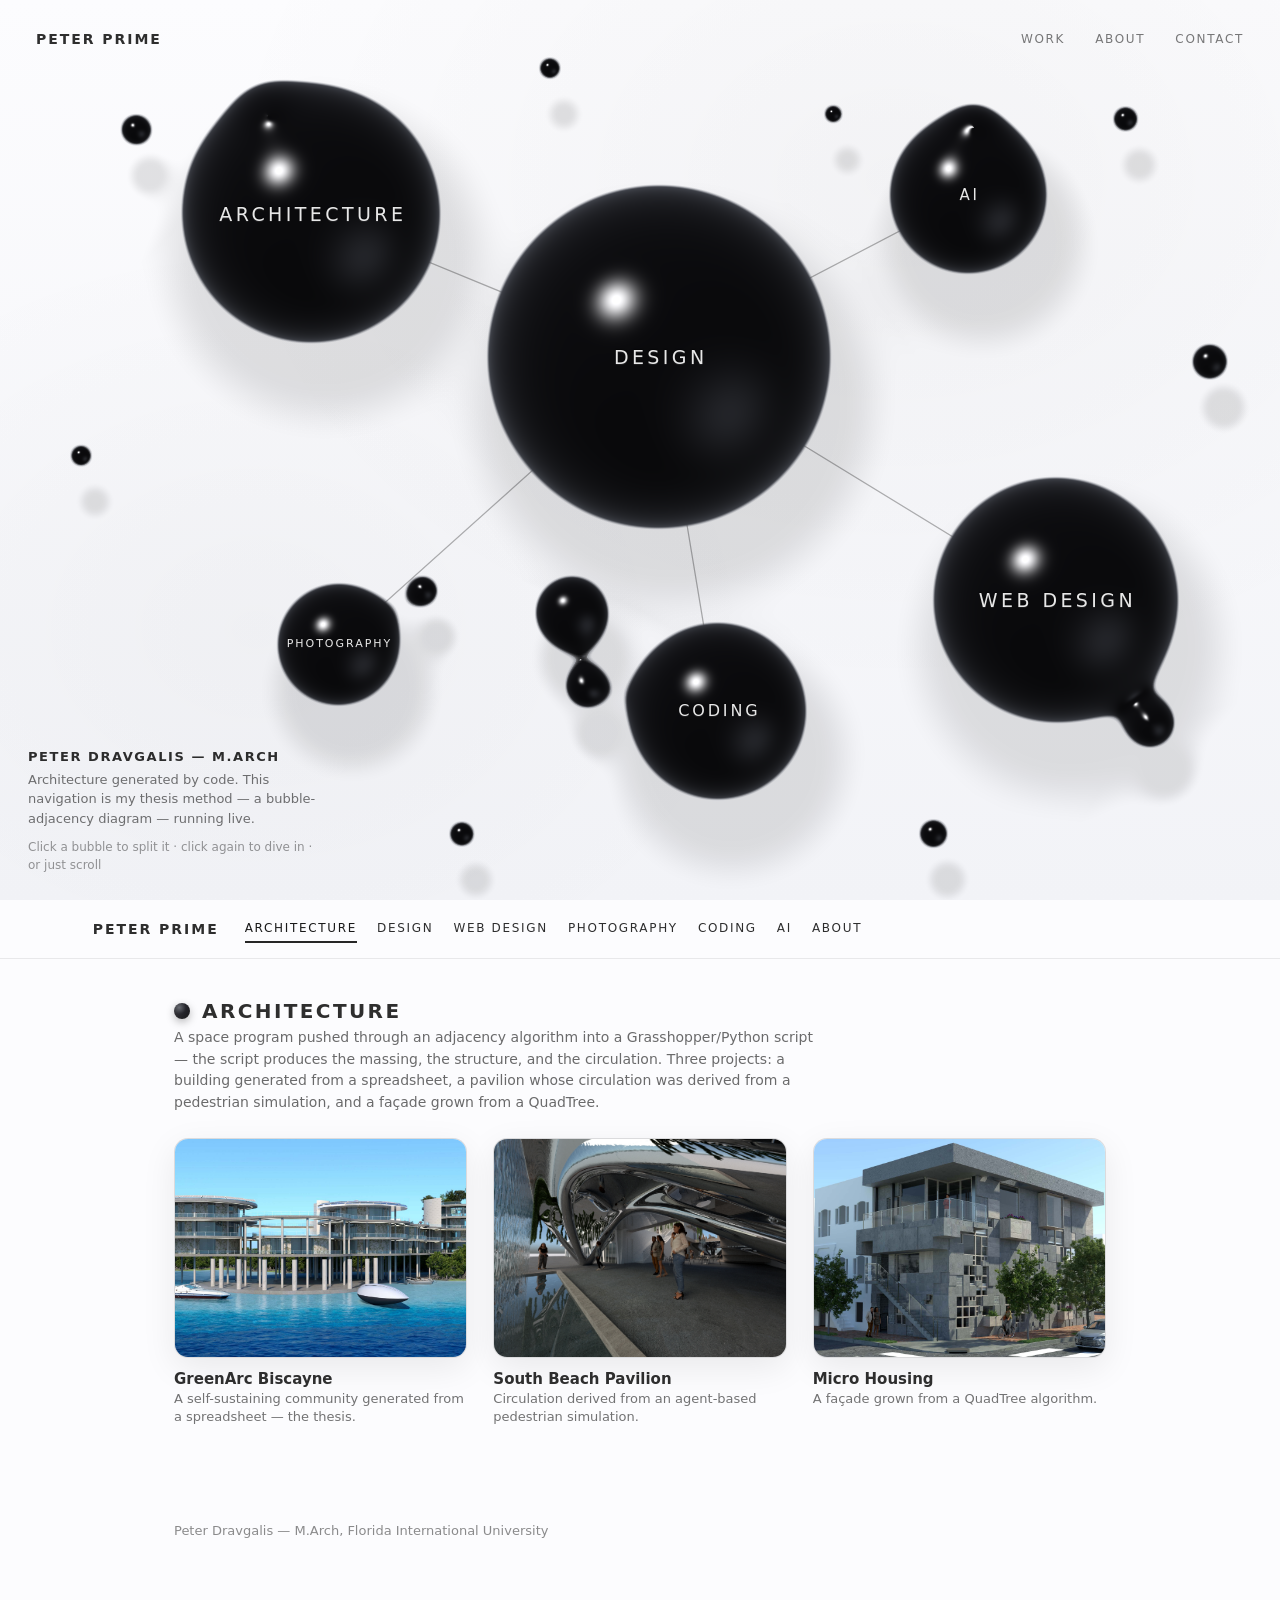
==== commit 45aefd6a: "Detached satellites + thin connection strings - Split subs ring out 1.3x (was 1.02) and fan AWAY fro" ====
--- a/index.html
+++ b/index.html
@@ -82,7 +82,7 @@
       pointer-events: none;
       z-index: 1;
     }
-    .line{ stroke: rgba(0,0,0,.20); stroke-width: 1; stroke-dasharray: 3 6; }
+    .line{ stroke: rgba(0,0,0,.30); stroke-width: 1.25; stroke-linecap: round; }
 
     .bubble{
       position: absolute;
@@ -420,7 +420,7 @@
         <button class="btn" id="deleteSel">Delete selected</button>
 
         <label class="toggle"><input type="checkbox" id="editMode" checked /> Edit</label>
-        <label class="toggle"><input type="checkbox" id="showLines" /> Lines</label>
+        <label class="toggle"><input type="checkbox" id="showLines" checked /> Lines</label>
         <label class="toggle"><input type="checkbox" id="autoSubs" checked /> Auto sub layout</label>
         <label class="toggle"><input type="checkbox" id="mbOn" checked /> Canvas metaballs</label>
         <label class="toggle"><input type="checkbox" id="dimOthers" checked /> Dim others when expanded</label>
@@ -912,7 +912,13 @@
       const count = kids.length;
       if (!count) return;
 
-      const angle0 = -Math.PI / 2;
+      // Subs fan out AWAY from the hub (design) so they don't blob into
+      // neighboring mains; the hub itself uses a plain ring.
+      const hub = getMain("design");
+      const outward = (hub && m.id !== hub.id)
+        ? Math.atan2(m.y - hub.y, m.x - hub.x)
+        : -Math.PI / 2;
+      const arc = (hub && m.id !== hub.id && count > 1) ? Math.PI * 1.1 : 2 * Math.PI;
 
       for (let i=0;i<count;i++){
         const c = kids[i];
@@ -922,12 +928,14 @@
         if (!autoSubsEl.checked && st.x != null && st.y != null) continue;
 
         // ring in px (radii are minDim-relative, coords are width/height-relative).
-        // 1.02 > VISUAL_SCALE, so sub spheres end up genuinely separate from the
-        // parent with only a thin metaball neck bridging the gap.
-        const ring = (m.r + st.r) * 1.02 * minDim();
+        // 1.3: subs float clearly apart from the parent; a thin bead-string
+        // (pushString in collectBalls) ties them back instead of a fat neck.
+        const ring = (m.r + st.r) * 1.3 * minDim();
         const rw = portrait() ? window.innerHeight : window.innerWidth;
         const rh = portrait() ? window.innerWidth : window.innerHeight;
-        const a = angle0 + i * (2*Math.PI / count);
+        const a = (arc >= 2 * Math.PI)
+          ? outward + i * (2*Math.PI / count)
+          : outward + (i - (count - 1) / 2) * (arc / Math.max(1, count - 1));
 
         st.x = clamp(m.x + Math.cos(a) * ring / rw, 0.02, 0.98);
         st.y = clamp(m.y + Math.sin(a) * ring / rh, 0.06, 0.98);
@@ -987,7 +995,11 @@
         const shouldDim = dimOthersEl.checked && expandedMainId && b.id !== expandedMainId;
         el.classList.toggle("dim", !!shouldDim);
       }
-      svg.style.opacity = (dimOthersEl.checked && expandedMainId) ? "0.35" : "1";
+      // dim the hub strings when a cluster is expanded, but not the cluster's own
+      const dimLines = dimOthersEl.checked && expandedMainId;
+      for (const ln of svg.querySelectorAll(".line")){
+        ln.style.opacity = (dimLines && !ln.dataset.sub) ? "0.35" : "1";
+      }
     }
 
     // =========================
@@ -1016,7 +1028,27 @@
         line.setAttribute("x1", cx); line.setAttribute("y1", cy);
         line.setAttribute("x2", x);  line.setAttribute("y2", y);
         line.setAttribute("class", "line");
+        line.dataset.from = center.id;
+        line.dataset.to = b.id;
         svg.appendChild(line);
+      }
+
+      // Strings from an expanded main to each of its split-out subs
+      const m = expandedMainId && getMain(expandedMainId);
+      if (m && m.enabled && subState[m.id]){
+        const px = toPxX(m.x, m.y), py = toPxY(m.x, m.y);
+        for (const c of (m.children || [])){
+          if (c.enabled === false) continue;
+          const st = subState[m.id][c.id];
+          if (!st || st.x == null) continue;
+          const line = document.createElementNS("http://www.w3.org/2000/svg","line");
+          line.setAttribute("x1", px); line.setAttribute("y1", py);
+          line.setAttribute("x2", toPxX(st.x, st.y)); line.setAttribute("y2", toPxY(st.x, st.y));
+          line.setAttribute("class", "line");
+          line.dataset.from = m.id;
+          line.dataset.sub = c.id;
+          svg.appendChild(line);
+        }
       }
     }
 
@@ -1102,8 +1134,6 @@
         layoutEl(keyMain(b.id), b.x, b.y, b.r);
       }
 
-      drawLines();
-
       if (expandedMainId){
         const m = getMain(expandedMainId);
         if (!m || !m.enabled || !m.subsEnabled){
@@ -1125,6 +1155,7 @@
         el.classList.toggle("selected", selected?.key === k);
       }
 
+      drawLines(); // after sub positions exist, so sub strings can draw
       setDimStates();
       // Re-apply drift immediately so hit targets are never written un-drifted
       // for a frame (that one frame causes a hover enter/leave flicker loop).
@@ -1611,7 +1642,7 @@
 
     const MAX_BALLS = 40;
     const VISUAL_SCALE = 0.92; // spheres render slightly smaller than their hit circles; big enough that neighbors neck into each other
-    const SMIN_K = 0.035;      // ponytail: neck-thickness knob (1/css-px @ minDim 1080); raise for tighter necks
+    const SMIN_K = 0.05;       // ponytail: neck-thickness knob (1/css-px @ minDim 1080); raise for tighter necks
     // Necks form when the surface gap < 2*ln(2)/K (~40 css px at 1080p). The main
     // constellation is tuned to rest at ~22-24px gaps so thin necks join it up.
     const K_REF_MIN_DIM = 1080; // K scales with minDim so necks survive any screen size
@@ -1633,7 +1664,7 @@
 
     const FRAG = `#version 300 es
       precision highp float;
-      uniform vec3 uBalls[${"" + 40}]; // x, y (device px, y-up), radius
+      uniform vec3 uBalls[${MAX_BALLS}]; // x, y (device px, y-up), radius
       uniform int uCount;
       uniform float uK;
       out vec4 outColor;
@@ -1643,7 +1674,7 @@
       void scene(vec2 p, out float sd, out float R, out vec2 g){
         float sum = 0.0, rsum = 0.0;
         vec2 gsum = vec2(0.0);
-        for (int i = 0; i < 40; i++){
+        for (int i = 0; i < ${MAX_BALLS}; i++){
           if (i >= uCount) break;
           vec2 dv = p - uBalls[i].xy;
           float len = max(length(dv), 1e-4);
@@ -1762,6 +1793,7 @@
         n++;
       };
 
+
       if (expandedMainId !== lastExpanded){ lastExpanded = expandedMainId; expandT = t; }
       const bloom = REDUCED ? 1 : Math.min(1, (t - expandT) / 0.55);
       const ease = 1 - Math.pow(1 - bloom, 3);
@@ -1824,9 +1856,11 @@
     function applyDrift(t){
       if (DEV_MODE || REDUCED) return;
       let i = 0;
+      const dpos = {}; // id -> drifted normalized [x, y], for the strings below
       for (const b of bubbles){
         if (!b.enabled) continue;
         const [dx, dy] = driftXY(i, t);
+        dpos[b.id] = [b.x + dx, b.y + dy];
         const el = domByKey.get(keyMain(b.id));
         if (el){
           el.style.left = `${toPxX(b.x + dx, b.y + dy)}px`;
@@ -1843,6 +1877,26 @@
           }
         }
         i++;
+      }
+      // keep the connection strings attached to the drifting spheres
+      for (const ln of svg.querySelectorAll(".line")){
+        const a = dpos[ln.dataset.from];
+        if (!a) continue;
+        ln.setAttribute("x1", toPxX(a[0], a[1])); ln.setAttribute("y1", toPxY(a[0], a[1]));
+        if (ln.dataset.sub){
+          // sub strings: both ends ride the parent's drift
+          const st = subState[ln.dataset.from]?.[ln.dataset.sub];
+          const off = a[0] - getMain(ln.dataset.from).x, offY = a[1] - getMain(ln.dataset.from).y;
+          if (st && st.x != null){
+            ln.setAttribute("x2", toPxX(st.x + off, st.y + offY));
+            ln.setAttribute("y2", toPxY(st.x + off, st.y + offY));
+          }
+        } else {
+          const c = dpos[ln.dataset.to];
+          if (!c) continue;
+          ln.setAttribute("x2", toPxX(c[0], c[1]));
+          ln.setAttribute("y2", toPxY(c[0], c[1]));
+        }
       }
     }
 
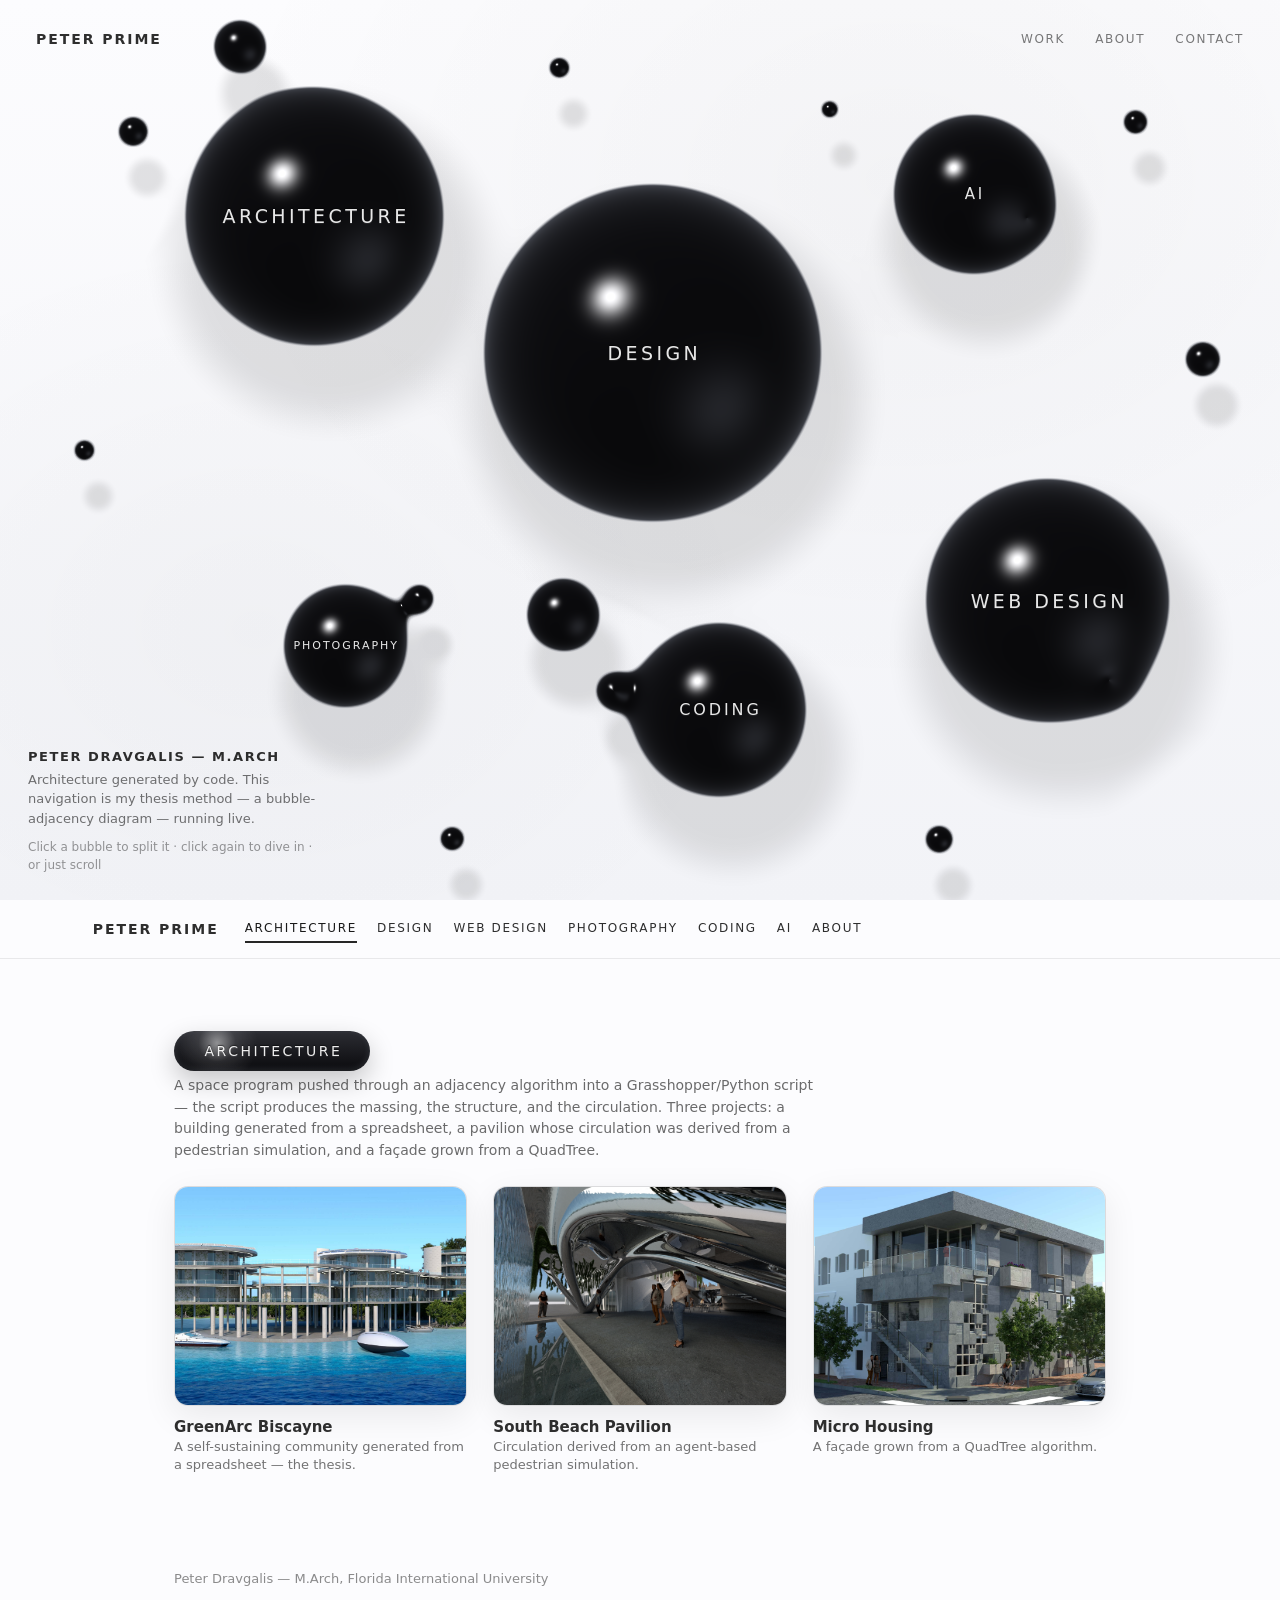
==== commit 75a857fe: "Closer satellites, liquid strands instead of lines, real card images, glossy construction + pill hea" ====
--- a/index.html
+++ b/index.html
@@ -286,6 +286,24 @@
     .tab.active{ color: rgba(0,0,0,.9); border-bottom-color: rgba(0,0,0,.85); }
 
     .paneWrap{ max-width: 980px; margin: 40px auto 96px; padding: 0 24px; box-sizing: border-box; }
+
+    /* Section titles styled like the bubbles themselves: glossy black pill,
+       white letter-spaced label — same language as the hero spheres. */
+    #portfolio h2{
+      display: inline-flex; align-items: center;
+      background:
+        radial-gradient(circle at 22% 30%, rgba(255,255,255,.5) 0%, rgba(255,255,255,.10) 12%, transparent 26%),
+        linear-gradient(180deg, #2c2d33, #0a0a0d);
+      color: rgba(255,255,255,.92);
+      border-radius: 999px;
+      padding: 12px 28px;
+      font-size: 14px; font-weight: 500;
+      letter-spacing: .18em; text-indent: .18em; text-transform: uppercase;
+      text-shadow: 0 -1px 1px rgba(0,0,0,.55), 0 1px 1px rgba(255,255,255,.10);
+      box-shadow: inset 0 -2px 6px rgba(200,210,230,.14), 0 10px 26px rgba(0,0,0,.22);
+    }
+    #portfolio h2::before{ display: none; } /* pill replaces the bead marker */
+    #portfolio h3{ letter-spacing: .06em; text-transform: uppercase; font-size: 15px; }
     .pane{ display: none; }
     .pane.active{ display: block; }
     .detail{ display: none; }
@@ -327,8 +345,12 @@
     .blobWrap{ position: relative; width: 130px; height: 130px; margin-bottom: 18px; }
     .blob{
       position: absolute; inset: 0;
-      background: radial-gradient(circle at 32% 28%, #6a6d74 0%, #26262c 42%, #0b0b0e 78%);
-      box-shadow: inset 0 -3px 6px rgba(255,255,255,.10), 0 14px 34px rgba(0,0,0,.25);
+      /* matches the WebGL spheres: hot specular dot up-left, near-black body, faint fresnel rim */
+      background:
+        radial-gradient(circle at 30% 24%, rgba(255,255,255,.95) 0%, rgba(255,255,255,.28) 7%, transparent 16%),
+        radial-gradient(circle at 70% 82%, rgba(160,170,190,.18) 0%, transparent 30%),
+        radial-gradient(circle at 34% 30%, #3c3d44 0%, #17171b 48%, #060608 85%);
+      box-shadow: inset 0 -4px 10px rgba(200,210,230,.12), 0 18px 40px rgba(0,0,0,.28);
       border-radius: 46% 54% 52% 48% / 44% 48% 52% 56%;
       animation: blobMorph 7s ease-in-out infinite;
     }
@@ -339,7 +361,9 @@
     }
     .mini{
       position: absolute; width: 20px; height: 20px; border-radius: 999px;
-      background: radial-gradient(circle at 32% 28%, #55565c 0%, #101013 70%);
+      background:
+        radial-gradient(circle at 30% 26%, rgba(255,255,255,.85) 0%, transparent 32%),
+        radial-gradient(circle at 34% 30%, #3c3d44 0%, #101013 75%);
       top: 50%; left: 50%;
       animation: absorb 3.6s ease-in infinite;
     }
@@ -420,7 +444,7 @@
         <button class="btn" id="deleteSel">Delete selected</button>
 
         <label class="toggle"><input type="checkbox" id="editMode" checked /> Edit</label>
-        <label class="toggle"><input type="checkbox" id="showLines" checked /> Lines</label>
+        <label class="toggle"><input type="checkbox" id="showLines" /> Lines</label>
         <label class="toggle"><input type="checkbox" id="autoSubs" checked /> Auto sub layout</label>
         <label class="toggle"><input type="checkbox" id="mbOn" checked /> Canvas metaballs</label>
         <label class="toggle"><input type="checkbox" id="dimOthers" checked /> Dim others when expanded</label>
@@ -592,7 +616,7 @@
           </p>
           <div class="cards">
             <a class="card" href="#web/this-site">
-              <div class="thumb"><img src="assets/projects/metaballs.png" alt="Bubble Layout Editor — the metaball navigation of this site" loading="lazy"></div>
+              <div class="thumb"><img src="assets/projects/site-hero.jpg" alt="Bubble Layout Editor — the metaball navigation of this site" loading="lazy"></div>
               <div class="cardTitle">This Site — Bubble Layout Editor</div>
               <div class="cardSub">A metaball node graph as navigation. No frameworks, no build step.</div>
             </a>
@@ -616,7 +640,7 @@
             Source: <a href="https://github.com/peterrprime/bubble-site">github.com/peterrprime/bubble-site</a>
           </p>
           <div class="gallery">
-            <figure><img src="assets/projects/metaballs.png" alt="The metaball field rendering" loading="lazy">
+            <figure><img src="assets/projects/site-hero.jpg" alt="The metaball field rendering" loading="lazy">
               <figcaption>The WebGL2 metaball field — glossy spheres joined by liquid necks, re-solving every frame.</figcaption></figure>
           </div>
         </article>
@@ -650,7 +674,7 @@
               <div class="cardSub">Python inside Grasshopper — spreadsheets in, buildings out.</div>
             </a>
             <a class="card" href="#web/this-site">
-              <div class="thumb"><img src="assets/projects/metaballs.png" alt="Bubble Layout Editor" loading="lazy"></div>
+              <div class="thumb"><img src="assets/projects/site-hero.jpg" alt="Bubble Layout Editor" loading="lazy"></div>
               <div class="cardTitle">Bubble Layout Editor</div>
               <div class="cardSub">The vanilla-JS/WebGL2 tool running this site's navigation.</div>
             </a>
@@ -928,9 +952,9 @@
         if (!autoSubsEl.checked && st.x != null && st.y != null) continue;
 
         // ring in px (radii are minDim-relative, coords are width/height-relative).
-        // 1.3: subs float clearly apart from the parent; a thin bead-string
-        // (pushString in collectBalls) ties them back instead of a fat neck.
-        const ring = (m.r + st.r) * 1.3 * minDim();
+        // 1.15: subs sit just apart from the parent; a thin liquid strand
+        // (pushString in collectBalls) bridges the small gap.
+        const ring = (m.r + st.r) * 1.15 * minDim();
         const rw = portrait() ? window.innerHeight : window.innerWidth;
         const rh = portrait() ? window.innerWidth : window.innerHeight;
         const a = (arc >= 2 * Math.PI)
@@ -995,11 +1019,7 @@
         const shouldDim = dimOthersEl.checked && expandedMainId && b.id !== expandedMainId;
         el.classList.toggle("dim", !!shouldDim);
       }
-      // dim the hub strings when a cluster is expanded, but not the cluster's own
-      const dimLines = dimOthersEl.checked && expandedMainId;
-      for (const ln of svg.querySelectorAll(".line")){
-        ln.style.opacity = (dimLines && !ln.dataset.sub) ? "0.35" : "1";
-      }
+      svg.style.opacity = (dimOthersEl.checked && expandedMainId) ? "0.35" : "1";
     }
 
     // =========================
@@ -1028,27 +1048,7 @@
         line.setAttribute("x1", cx); line.setAttribute("y1", cy);
         line.setAttribute("x2", x);  line.setAttribute("y2", y);
         line.setAttribute("class", "line");
-        line.dataset.from = center.id;
-        line.dataset.to = b.id;
         svg.appendChild(line);
-      }
-
-      // Strings from an expanded main to each of its split-out subs
-      const m = expandedMainId && getMain(expandedMainId);
-      if (m && m.enabled && subState[m.id]){
-        const px = toPxX(m.x, m.y), py = toPxY(m.x, m.y);
-        for (const c of (m.children || [])){
-          if (c.enabled === false) continue;
-          const st = subState[m.id][c.id];
-          if (!st || st.x == null) continue;
-          const line = document.createElementNS("http://www.w3.org/2000/svg","line");
-          line.setAttribute("x1", px); line.setAttribute("y1", py);
-          line.setAttribute("x2", toPxX(st.x, st.y)); line.setAttribute("y2", toPxY(st.x, st.y));
-          line.setAttribute("class", "line");
-          line.dataset.from = m.id;
-          line.dataset.sub = c.id;
-          svg.appendChild(line);
-        }
       }
     }
 
@@ -1640,9 +1640,10 @@
       return balls;
     }
 
-    const MAX_BALLS = 40;
+    const MAX_BALLS = 64;      // headroom for the bead-strings tying subs to parents
     const VISUAL_SCALE = 0.92; // spheres render slightly smaller than their hit circles; big enough that neighbors neck into each other
-    const SMIN_K = 0.05;       // ponytail: neck-thickness knob (1/css-px @ minDim 1080); raise for tighter necks
+    const SMIN_K = 0.06;       // ponytail: neck-thickness knob (1/css-px @ minDim 1080); raise for tighter necks
+    const STRING_R = 0.0045;   // bead radius of the sub connection strands (minDim-relative)
     // Necks form when the surface gap < 2*ln(2)/K (~40 css px at 1080p). The main
     // constellation is tuned to rest at ~22-24px gaps so thin necks join it up.
     const K_REF_MIN_DIM = 1080; // K scales with minDim so necks survive any screen size
@@ -1793,6 +1794,21 @@
         n++;
       };
 
+      // Super-thin liquid strand: a chain of tiny beads from surface A to
+      // surface B; the smooth-min melts them into one continuous string.
+      const pushString = (ax, ay, ar, bx, by, br) => {
+        const dx = bx - ax, dy = by - ay;
+        const dist = Math.hypot(dx, dy);
+        const r = STRING_R * md;
+        if (dist < 1 || dist <= ar + br) return; // overlapping — no strand needed
+        const t0 = (ar - r) / dist, t1 = 1 - (br - r) / dist;
+        const steps = Math.min(10, Math.max(2, Math.ceil((dist - ar - br + 2 * r) / (r * 1.5))));
+        for (let s = 0; s <= steps; s++){
+          const k = t0 + (t1 - t0) * (s / steps);
+          push(ax + dx * k, ay + dy * k, r);
+        }
+      };
+
 
       if (expandedMainId !== lastExpanded){ lastExpanded = expandedMainId; expandT = t; }
       const bloom = REDUCED ? 1 : Math.min(1, (t - expandT) / 0.55);
@@ -1810,7 +1826,10 @@
           const grow = (j > 0 && b.id === expandedMainId) ? ease : 1;
           const bx = cluster[0].x + (cluster[j].x - cluster[0].x) * grow;
           const by = cluster[0].y + (cluster[j].y - cluster[0].y) * grow;
-          push(bx, by, cluster[j].r * VISUAL_SCALE * breathe * grow);
+          const br = cluster[j].r * VISUAL_SCALE * breathe * grow;
+          push(bx, by, br);
+          // thin strand tying each split-out sub back to its parent
+          if (j > 0) pushString(cluster[0].x, cluster[0].y, cluster[0].r * VISUAL_SCALE, bx, by, br);
         }
 
         // Split satellite: a droplet detaches, floats out, and re-merges.
@@ -1856,11 +1875,9 @@
     function applyDrift(t){
       if (DEV_MODE || REDUCED) return;
       let i = 0;
-      const dpos = {}; // id -> drifted normalized [x, y], for the strings below
       for (const b of bubbles){
         if (!b.enabled) continue;
         const [dx, dy] = driftXY(i, t);
-        dpos[b.id] = [b.x + dx, b.y + dy];
         const el = domByKey.get(keyMain(b.id));
         if (el){
           el.style.left = `${toPxX(b.x + dx, b.y + dy)}px`;
@@ -1877,26 +1894,6 @@
           }
         }
         i++;
-      }
-      // keep the connection strings attached to the drifting spheres
-      for (const ln of svg.querySelectorAll(".line")){
-        const a = dpos[ln.dataset.from];
-        if (!a) continue;
-        ln.setAttribute("x1", toPxX(a[0], a[1])); ln.setAttribute("y1", toPxY(a[0], a[1]));
-        if (ln.dataset.sub){
-          // sub strings: both ends ride the parent's drift
-          const st = subState[ln.dataset.from]?.[ln.dataset.sub];
-          const off = a[0] - getMain(ln.dataset.from).x, offY = a[1] - getMain(ln.dataset.from).y;
-          if (st && st.x != null){
-            ln.setAttribute("x2", toPxX(st.x + off, st.y + offY));
-            ln.setAttribute("y2", toPxY(st.x + off, st.y + offY));
-          }
-        } else {
-          const c = dpos[ln.dataset.to];
-          if (!c) continue;
-          ln.setAttribute("x2", toPxX(c[0], c[1]));
-          ln.setAttribute("y2", toPxY(c[0], c[1]));
-        }
       }
     }
 
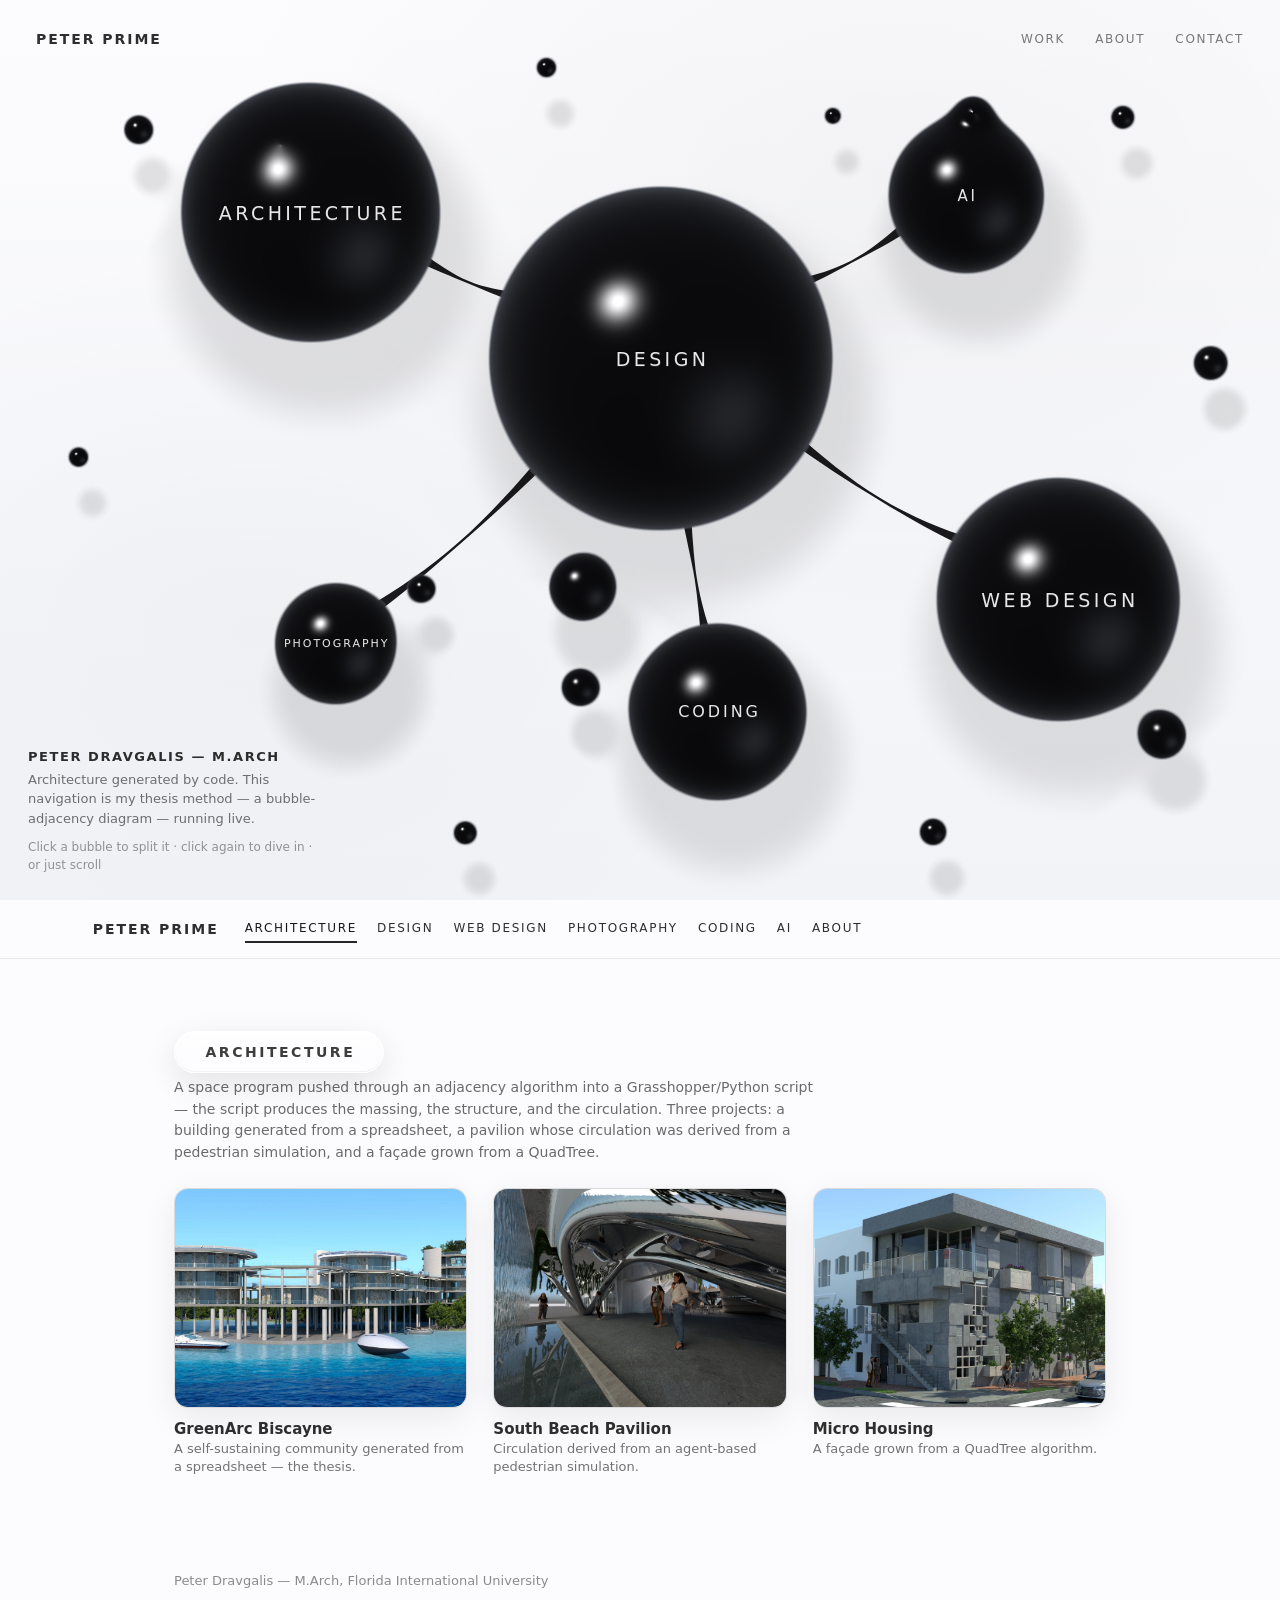
==== commit 6255f2fa: "Liquid threads between bubbles + frosted-glass pills - Hub->main and parent->sub connections are now" ====
--- a/index.html
+++ b/index.html
@@ -82,7 +82,8 @@
       pointer-events: none;
       z-index: 1;
     }
-    .line{ stroke: rgba(0,0,0,.30); stroke-width: 1.25; stroke-linecap: round; }
+    /* Liquid threads: filled tapered filaments, not stroked lines */
+    .thread{ fill: rgba(8,8,10,.92); }
 
     .bubble{
       position: absolute;
@@ -287,20 +288,23 @@
 
     .paneWrap{ max-width: 980px; margin: 40px auto 96px; padding: 0 24px; box-sizing: border-box; }
 
-    /* Section titles styled like the bubbles themselves: glossy black pill,
-       white letter-spaced label — same language as the hero spheres. */
+    /* Section titles: frosted-glass pills (Apple-style) — translucent,
+       blurred, hairline highlight border, soft depth. */
     #portfolio h2{
       display: inline-flex; align-items: center;
-      background:
-        radial-gradient(circle at 22% 30%, rgba(255,255,255,.5) 0%, rgba(255,255,255,.10) 12%, transparent 26%),
-        linear-gradient(180deg, #2c2d33, #0a0a0d);
-      color: rgba(255,255,255,.92);
+      background: linear-gradient(180deg, rgba(255,255,255,.60), rgba(255,255,255,.28));
+      -webkit-backdrop-filter: blur(18px) saturate(1.6);
+      backdrop-filter: blur(18px) saturate(1.6);
+      color: rgba(0,0,0,.76);
+      border: 1px solid rgba(255,255,255,.75);
       border-radius: 999px;
       padding: 12px 28px;
-      font-size: 14px; font-weight: 500;
+      font-size: 14px; font-weight: 600;
       letter-spacing: .18em; text-indent: .18em; text-transform: uppercase;
-      text-shadow: 0 -1px 1px rgba(0,0,0,.55), 0 1px 1px rgba(255,255,255,.10);
-      box-shadow: inset 0 -2px 6px rgba(200,210,230,.14), 0 10px 26px rgba(0,0,0,.22);
+      box-shadow:
+        0 10px 32px rgba(0,0,0,.10),
+        inset 0 1px 0 rgba(255,255,255,.9),
+        inset 0 -1px 1px rgba(0,0,0,.05);
     }
     #portfolio h2::before{ display: none; } /* pill replaces the bead marker */
     #portfolio h3{ letter-spacing: .06em; text-transform: uppercase; font-size: 15px; }
@@ -390,10 +394,16 @@
       100%{ transform: translate(-8px, -8px) scale(.1); opacity: 0; }
     }
     .conTitle{
-      font-size: 13px; font-weight: 750; letter-spacing: .14em; text-transform: uppercase;
+      font-size: 12px; font-weight: 650; letter-spacing: .14em; text-indent: .14em; text-transform: uppercase;
       color: rgba(0,0,0,.72);
-    }
-    .conSub{ font-size: 13px; color: rgba(0,0,0,.5); }
+      padding: 9px 20px; border-radius: 999px;
+      background: linear-gradient(180deg, rgba(255,255,255,.60), rgba(255,255,255,.28));
+      -webkit-backdrop-filter: blur(18px) saturate(1.6);
+      backdrop-filter: blur(18px) saturate(1.6);
+      border: 1px solid rgba(255,255,255,.75);
+      box-shadow: 0 8px 24px rgba(0,0,0,.10), inset 0 1px 0 rgba(255,255,255,.9);
+    }
+    .conSub{ font-size: 13px; color: rgba(0,0,0,.5); margin-top: 4px; }
     .conSub::after{ content: ""; animation: dots 1.8s steps(4, end) infinite; }
     @keyframes dots{ 0%{content:"";} 25%{content:".";} 50%{content:"..";} 75%{content:"...";} }
     @media (prefers-reduced-motion: reduce){
@@ -444,7 +454,7 @@
         <button class="btn" id="deleteSel">Delete selected</button>
 
         <label class="toggle"><input type="checkbox" id="editMode" checked /> Edit</label>
-        <label class="toggle"><input type="checkbox" id="showLines" /> Lines</label>
+        <label class="toggle"><input type="checkbox" id="showLines" checked /> Lines</label>
         <label class="toggle"><input type="checkbox" id="autoSubs" checked /> Auto sub layout</label>
         <label class="toggle"><input type="checkbox" id="mbOn" checked /> Canvas metaballs</label>
         <label class="toggle"><input type="checkbox" id="dimOthers" checked /> Dim others when expanded</label>
@@ -952,8 +962,8 @@
         if (!autoSubsEl.checked && st.x != null && st.y != null) continue;
 
         // ring in px (radii are minDim-relative, coords are width/height-relative).
-        // 1.15: subs sit just apart from the parent; a thin liquid strand
-        // (pushString in collectBalls) bridges the small gap.
+        // 1.15: subs sit just apart from the parent; a thin liquid thread
+        // (drawThreads) bridges the small gap.
         const ring = (m.r + st.r) * 1.15 * minDim();
         const rw = portrait() ? window.innerHeight : window.innerWidth;
         const rh = portrait() ? window.innerWidth : window.innerHeight;
@@ -1023,32 +1033,89 @@
     }
 
     // =========================
-    // Lines
-    // =========================
-    function drawLines(){
+    // Liquid threads — thin tapered filaments of "black liquid" between
+    // spheres. A filled shape (two offset beziers), NOT a stroked line:
+    // ~9px meniscus where it tucks under each sphere, ~2px thread at the
+    // middle, slight gravity sag. Ends sit inside the sphere radius so the
+    // spheres (drawn above on the canvas) hide the seam.
+    // =========================
+    function threadPath(ax, ay, ar, bx, by, br){
+      const dx = bx - ax, dy = by - ay;
+      const dist = Math.hypot(dx, dy);
+      if (dist < ar + br + 8) return ""; // touching — the metaballs handle it
+      const ux = dx / dist, uy = dy / dist;
+      const pA = [ax + ux * ar * 0.96, ay + uy * ar * 0.96];
+      const pB = [bx - ux * br * 0.96, by - uy * br * 0.96];
+      const sag = Math.min(16, (dist - ar - br) * 0.10);
+      const cx2 = (pA[0] + pB[0]) / 2, cy2 = (pA[1] + pB[1]) / 2 + sag;
+      const N = 14, wEnd = 4.5, wMid = 1.1; // half-widths in px
+      const up = [], dn = [];
+      for (let s = 0; s <= N; s++){
+        const t = s / N, o = 1 - t;
+        const x = o*o*pA[0] + 2*o*t*cx2 + t*t*pB[0];
+        const y = o*o*pA[1] + 2*o*t*cy2 + t*t*pB[1];
+        const tx = 2*o*(cx2 - pA[0]) + 2*t*(pB[0] - cx2);
+        const ty = 2*o*(cy2 - pA[1]) + 2*t*(pB[1] - cy2);
+        const tl = Math.hypot(tx, ty) || 1;
+        const w = wMid + (wEnd - wMid) * Math.pow(Math.abs(2*t - 1), 1.6);
+        up.push((x - ty/tl*w).toFixed(1) + "," + (y + tx/tl*w).toFixed(1));
+        dn.push((x + ty/tl*w).toFixed(1) + "," + (y - tx/tl*w).toFixed(1));
+      }
+      return "M" + up.join("L") + "L" + dn.reverse().join("L") + "Z";
+    }
+
+    function drawThreads(t){
       svg.innerHTML = "";
       if (!showLinesEl.checked) return;
-
-      const center = getMain("design") || bubbles[0];
-      if (!center) return;
 
       const w = window.innerWidth, h = window.innerHeight;
       svg.setAttribute("viewBox", `0 0 ${w} ${h}`);
       svg.setAttribute("width", w);
       svg.setAttribute("height", h);
 
-      const cx = toPxX(center.x, center.y), cy = toPxY(center.x, center.y);
-
+      const md = minDim();
+      const still = DEV_MODE || REDUCED;
+      const pos = {}; let i = 0;
       for (const b of bubbles){
         if (!b.enabled) continue;
-        if (b.id === center.id) continue;
-        const x = toPxX(b.x, b.y), y = toPxY(b.x, b.y);
-
-        const line = document.createElementNS("http://www.w3.org/2000/svg","line");
-        line.setAttribute("x1", cx); line.setAttribute("y1", cy);
-        line.setAttribute("x2", x);  line.setAttribute("y2", y);
-        line.setAttribute("class", "line");
-        svg.appendChild(line);
+        const [dx, dy] = still ? [0, 0] : driftXY(i, t);
+        pos[b.id] = { x: toPxX(b.x + dx, b.y + dy), y: toPxY(b.x + dx, b.y + dy),
+                      r: b.r * md * VISUAL_SCALE, dx, dy };
+        i++;
+      }
+
+      const paths = [];
+      const hub = getMain("design");
+      if (hub && hub.enabled && pos[hub.id]){
+        for (const b of bubbles){
+          if (!b.enabled || b.id === hub.id) continue;
+          const A = pos[hub.id], B = pos[b.id];
+          paths.push(threadPath(A.x, A.y, A.r, B.x, B.y, B.r));
+        }
+      }
+
+      // threads from an expanded main to its split-out subs (follow the bloom)
+      if (expandedMainId && pos[expandedMainId]){
+        const m = getMain(expandedMainId);
+        const P = pos[expandedMainId];
+        const bloom = still ? 1 : Math.min(1, (t - expandT) / 0.55);
+        const ease = 1 - Math.pow(1 - bloom, 3);
+        for (const c of (m.children || [])){
+          if (c.enabled === false) continue;
+          const st = subState[m.id]?.[c.id];
+          if (!st || st.x == null) continue;
+          const sx0 = toPxX(st.x + P.dx, st.y + P.dy), sy0 = toPxY(st.x + P.dx, st.y + P.dy);
+          const bx = P.x + (sx0 - P.x) * ease, by = P.y + (sy0 - P.y) * ease;
+          paths.push(threadPath(P.x, P.y, P.r, bx, by, (st.r ?? c.r) * md * VISUAL_SCALE * ease));
+        }
+      }
+
+      for (const d of paths){
+        if (!d) continue;
+        const p = document.createElementNS("http://www.w3.org/2000/svg","path");
+        p.setAttribute("d", d);
+        p.setAttribute("class", "thread");
+        svg.appendChild(p);
       }
     }
 
@@ -1155,7 +1222,7 @@
         el.classList.toggle("selected", selected?.key === k);
       }
 
-      drawLines(); // after sub positions exist, so sub strings can draw
+      drawThreads(driftT); // after sub positions exist, so sub threads can draw
       setDimStates();
       // Re-apply drift immediately so hit targets are never written un-drifted
       // for a frame (that one frame causes a hover enter/leave flicker loop).
@@ -1640,10 +1707,9 @@
       return balls;
     }
 
-    const MAX_BALLS = 64;      // headroom for the bead-strings tying subs to parents
+    const MAX_BALLS = 40;
     const VISUAL_SCALE = 0.92; // spheres render slightly smaller than their hit circles; big enough that neighbors neck into each other
     const SMIN_K = 0.06;       // ponytail: neck-thickness knob (1/css-px @ minDim 1080); raise for tighter necks
-    const STRING_R = 0.0045;   // bead radius of the sub connection strands (minDim-relative)
     // Necks form when the surface gap < 2*ln(2)/K (~40 css px at 1080p). The main
     // constellation is tuned to rest at ~22-24px gaps so thin necks join it up.
     const K_REF_MIN_DIM = 1080; // K scales with minDim so necks survive any screen size
@@ -1794,20 +1860,6 @@
         n++;
       };
 
-      // Super-thin liquid strand: a chain of tiny beads from surface A to
-      // surface B; the smooth-min melts them into one continuous string.
-      const pushString = (ax, ay, ar, bx, by, br) => {
-        const dx = bx - ax, dy = by - ay;
-        const dist = Math.hypot(dx, dy);
-        const r = STRING_R * md;
-        if (dist < 1 || dist <= ar + br) return; // overlapping — no strand needed
-        const t0 = (ar - r) / dist, t1 = 1 - (br - r) / dist;
-        const steps = Math.min(10, Math.max(2, Math.ceil((dist - ar - br + 2 * r) / (r * 1.5))));
-        for (let s = 0; s <= steps; s++){
-          const k = t0 + (t1 - t0) * (s / steps);
-          push(ax + dx * k, ay + dy * k, r);
-        }
-      };
 
 
       if (expandedMainId !== lastExpanded){ lastExpanded = expandedMainId; expandT = t; }
@@ -1826,10 +1878,7 @@
           const grow = (j > 0 && b.id === expandedMainId) ? ease : 1;
           const bx = cluster[0].x + (cluster[j].x - cluster[0].x) * grow;
           const by = cluster[0].y + (cluster[j].y - cluster[0].y) * grow;
-          const br = cluster[j].r * VISUAL_SCALE * breathe * grow;
-          push(bx, by, br);
-          // thin strand tying each split-out sub back to its parent
-          if (j > 0) pushString(cluster[0].x, cluster[0].y, cluster[0].r * VISUAL_SCALE, bx, by, br);
+          push(bx, by, cluster[j].r * VISUAL_SCALE * breathe * grow);
         }
 
         // Split satellite: a droplet detaches, floats out, and re-merges.
@@ -1900,6 +1949,7 @@
     function tick(tms){
       driftT = tms * 0.001;
       applyDrift(driftT);
+      drawThreads(driftT);
       if (prog){
         const t = tms * 0.001;
         gl.viewport(0, 0, mbCanvas.width, mbCanvas.height);
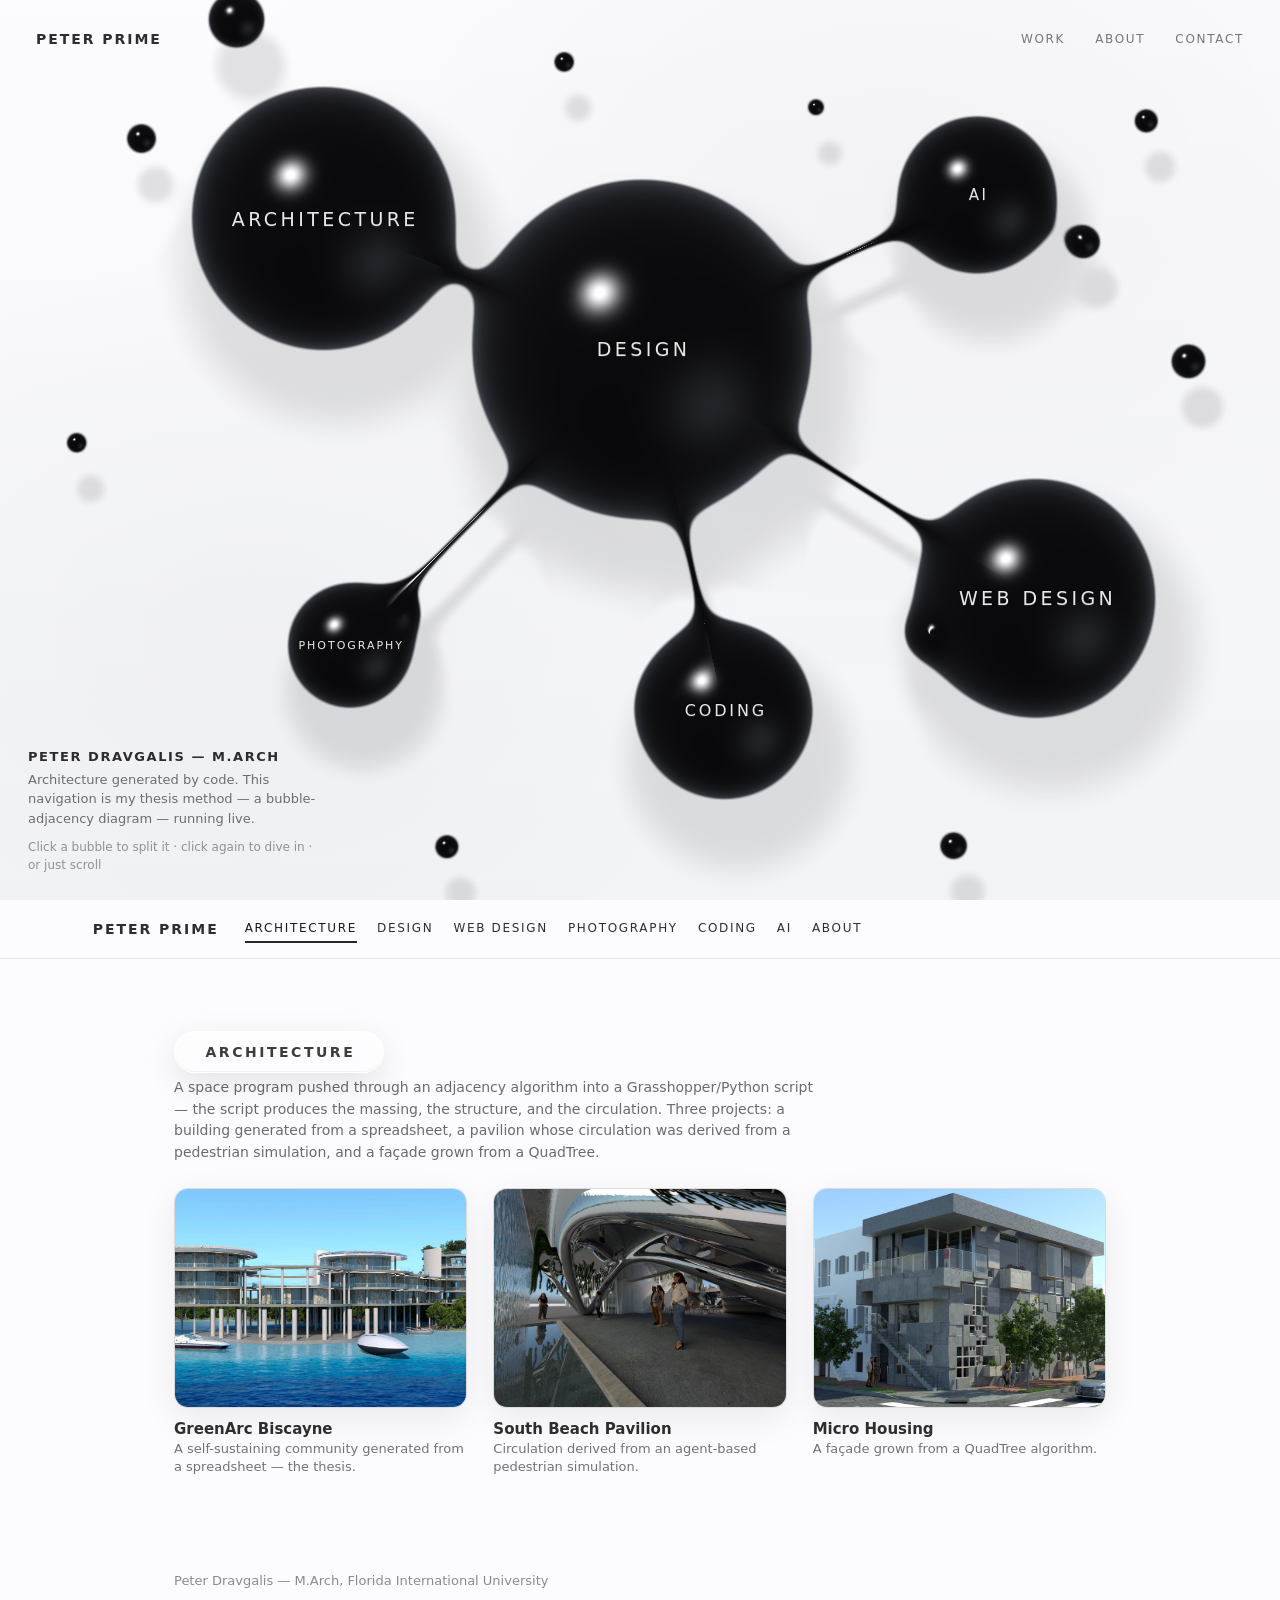
==== commit e90753d1: "Real liquid strings: capsule primitives in the metaball shader - Strings are now segment SDFs blende" ====
--- a/index.html
+++ b/index.html
@@ -82,8 +82,7 @@
       pointer-events: none;
       z-index: 1;
     }
-    /* Liquid threads: filled tapered filaments, not stroked lines */
-    .thread{ fill: rgba(8,8,10,.92); }
+    .line{ stroke: rgba(0,0,0,.20); stroke-width: 1; stroke-dasharray: 3 6; } /* dev-only layout lines */
 
     .bubble{
       position: absolute;
@@ -962,9 +961,9 @@
         if (!autoSubsEl.checked && st.x != null && st.y != null) continue;
 
         // ring in px (radii are minDim-relative, coords are width/height-relative).
-        // 1.15: subs sit just apart from the parent; a thin liquid thread
-        // (drawThreads) bridges the small gap.
-        const ring = (m.r + st.r) * 1.15 * minDim();
+        // 1.6: subs fly well clear of the parent; a thin liquid string
+        // (capsule primitive in the shader) spans the long gap.
+        const ring = (m.r + st.r) * 1.6 * minDim();
         const rw = portrait() ? window.innerHeight : window.innerWidth;
         const rh = portrait() ? window.innerWidth : window.innerHeight;
         const a = (arc >= 2 * Math.PI)
@@ -1032,92 +1031,8 @@
       svg.style.opacity = (dimOthersEl.checked && expandedMainId) ? "0.35" : "1";
     }
 
-    // =========================
-    // Liquid threads — thin tapered filaments of "black liquid" between
-    // spheres. A filled shape (two offset beziers), NOT a stroked line:
-    // ~9px meniscus where it tucks under each sphere, ~2px thread at the
-    // middle, slight gravity sag. Ends sit inside the sphere radius so the
-    // spheres (drawn above on the canvas) hide the seam.
-    // =========================
-    function threadPath(ax, ay, ar, bx, by, br){
-      const dx = bx - ax, dy = by - ay;
-      const dist = Math.hypot(dx, dy);
-      if (dist < ar + br + 8) return ""; // touching — the metaballs handle it
-      const ux = dx / dist, uy = dy / dist;
-      const pA = [ax + ux * ar * 0.96, ay + uy * ar * 0.96];
-      const pB = [bx - ux * br * 0.96, by - uy * br * 0.96];
-      const sag = Math.min(16, (dist - ar - br) * 0.10);
-      const cx2 = (pA[0] + pB[0]) / 2, cy2 = (pA[1] + pB[1]) / 2 + sag;
-      const N = 14, wEnd = 4.5, wMid = 1.1; // half-widths in px
-      const up = [], dn = [];
-      for (let s = 0; s <= N; s++){
-        const t = s / N, o = 1 - t;
-        const x = o*o*pA[0] + 2*o*t*cx2 + t*t*pB[0];
-        const y = o*o*pA[1] + 2*o*t*cy2 + t*t*pB[1];
-        const tx = 2*o*(cx2 - pA[0]) + 2*t*(pB[0] - cx2);
-        const ty = 2*o*(cy2 - pA[1]) + 2*t*(pB[1] - cy2);
-        const tl = Math.hypot(tx, ty) || 1;
-        const w = wMid + (wEnd - wMid) * Math.pow(Math.abs(2*t - 1), 1.6);
-        up.push((x - ty/tl*w).toFixed(1) + "," + (y + tx/tl*w).toFixed(1));
-        dn.push((x + ty/tl*w).toFixed(1) + "," + (y - tx/tl*w).toFixed(1));
-      }
-      return "M" + up.join("L") + "L" + dn.reverse().join("L") + "Z";
-    }
-
-    function drawThreads(t){
-      svg.innerHTML = "";
-      if (!showLinesEl.checked) return;
-
-      const w = window.innerWidth, h = window.innerHeight;
-      svg.setAttribute("viewBox", `0 0 ${w} ${h}`);
-      svg.setAttribute("width", w);
-      svg.setAttribute("height", h);
-
-      const md = minDim();
-      const still = DEV_MODE || REDUCED;
-      const pos = {}; let i = 0;
-      for (const b of bubbles){
-        if (!b.enabled) continue;
-        const [dx, dy] = still ? [0, 0] : driftXY(i, t);
-        pos[b.id] = { x: toPxX(b.x + dx, b.y + dy), y: toPxY(b.x + dx, b.y + dy),
-                      r: b.r * md * VISUAL_SCALE, dx, dy };
-        i++;
-      }
-
-      const paths = [];
-      const hub = getMain("design");
-      if (hub && hub.enabled && pos[hub.id]){
-        for (const b of bubbles){
-          if (!b.enabled || b.id === hub.id) continue;
-          const A = pos[hub.id], B = pos[b.id];
-          paths.push(threadPath(A.x, A.y, A.r, B.x, B.y, B.r));
-        }
-      }
-
-      // threads from an expanded main to its split-out subs (follow the bloom)
-      if (expandedMainId && pos[expandedMainId]){
-        const m = getMain(expandedMainId);
-        const P = pos[expandedMainId];
-        const bloom = still ? 1 : Math.min(1, (t - expandT) / 0.55);
-        const ease = 1 - Math.pow(1 - bloom, 3);
-        for (const c of (m.children || [])){
-          if (c.enabled === false) continue;
-          const st = subState[m.id]?.[c.id];
-          if (!st || st.x == null) continue;
-          const sx0 = toPxX(st.x + P.dx, st.y + P.dy), sy0 = toPxY(st.x + P.dx, st.y + P.dy);
-          const bx = P.x + (sx0 - P.x) * ease, by = P.y + (sy0 - P.y) * ease;
-          paths.push(threadPath(P.x, P.y, P.r, bx, by, (st.r ?? c.r) * md * VISUAL_SCALE * ease));
-        }
-      }
-
-      for (const d of paths){
-        if (!d) continue;
-        const p = document.createElementNS("http://www.w3.org/2000/svg","path");
-        p.setAttribute("d", d);
-        p.setAttribute("class", "thread");
-        svg.appendChild(p);
-      }
-    }
+    // Liquid strings now live in the WebGL field itself (capsule primitives —
+    // see uSegs in the shader); the SVG layer is unused for visitors.
 
     // =========================
     // Render layout
@@ -1222,7 +1137,6 @@
         el.classList.toggle("selected", selected?.key === k);
       }
 
-      drawThreads(driftT); // after sub positions exist, so sub threads can draw
       setDimStates();
       // Re-apply drift immediately so hit targets are never written un-drifted
       // for a frame (that one frame causes a hover enter/leave flicker loop).
@@ -1708,6 +1622,8 @@
     }
 
     const MAX_BALLS = 40;
+    const MAX_SEGS = 16;       // liquid strings (capsule primitives in the shader)
+    const STRING_R = 0.0028;   // string radius, minDim-relative (~2px @ 720) — "way thinner"
     const VISUAL_SCALE = 0.92; // spheres render slightly smaller than their hit circles; big enough that neighbors neck into each other
     const SMIN_K = 0.06;       // ponytail: neck-thickness knob (1/css-px @ minDim 1080); raise for tighter necks
     // Necks form when the surface gap < 2*ln(2)/K (~40 css px at 1080p). The main
@@ -1733,10 +1649,15 @@
       precision highp float;
       uniform vec3 uBalls[${MAX_BALLS}]; // x, y (device px, y-up), radius
       uniform int uCount;
+      uniform vec4 uSegs[${MAX_SEGS}];   // string endpoints: ax, ay, bx, by (device px, y-up)
+      uniform int uSegCount;
+      uniform float uSegR;               // string radius (device px)
       uniform float uK;
       out vec4 outColor;
 
-      // Exponential smooth-min over circle SDFs. Also returns the blended
+      // Exponential smooth-min over circle + capsule SDFs. Capsules are the
+      // liquid strings: same field, so they get the same lighting and melt
+      // into the spheres with a real meniscus. Also returns the blended
       // local radius and the field gradient (both smooth across necks).
       void scene(vec2 p, out float sd, out float R, out vec2 g){
         float sum = 0.0, rsum = 0.0;
@@ -1751,6 +1672,19 @@
           rsum += w * uBalls[i].z;
           gsum += w * (dv / len);
         }
+        for (int i = 0; i < ${MAX_SEGS}; i++){
+          if (i >= uSegCount) break;
+          vec2 a = uSegs[i].xy, ba = uSegs[i].zw - a;
+          vec2 pa = p - a;
+          float h = clamp(dot(pa, ba) / max(dot(ba, ba), 1e-4), 0.0, 1.0);
+          vec2 dv = pa - ba * h;
+          float len = max(length(dv), 1e-4);
+          float d = len - uSegR;
+          float w = exp(-uK * d);
+          sum  += w;
+          rsum += w * uSegR;
+          gsum += w * (dv / len);
+        }
         sum = max(sum, 1e-24);
         sd = -log(sum) / uK;
         R  = rsum / sum;
@@ -1794,8 +1728,9 @@
         outColor = vec4(col * mask, aOut); // premultiplied; shadow is pure black
       }`;
 
-    let prog = null, uBallsLoc, uCountLoc, uKLoc;
+    let prog = null, uBallsLoc, uCountLoc, uKLoc, uSegsLoc, uSegCountLoc, uSegRLoc;
     const ballData = new Float32Array(MAX_BALLS * 3);
+    const segData = new Float32Array(MAX_SEGS * 4);
 
     function initGL(){
       if (!gl) return false;
@@ -1819,6 +1754,9 @@
       uBallsLoc = gl.getUniformLocation(prog, "uBalls");
       uCountLoc = gl.getUniformLocation(prog, "uCount");
       uKLoc     = gl.getUniformLocation(prog, "uK");
+      uSegsLoc     = gl.getUniformLocation(prog, "uSegs");
+      uSegCountLoc = gl.getUniformLocation(prog, "uSegCount");
+      uSegRLoc     = gl.getUniformLocation(prog, "uSegR");
       const buf = gl.createBuffer();
       gl.bindBuffer(gl.ARRAY_BUFFER, buf);
       gl.bufferData(gl.ARRAY_BUFFER, new Float32Array([-1,-1, 1,-1, -1,1, 1,1]), gl.STATIC_DRAW);
@@ -1850,7 +1788,7 @@
     let lastExpanded = null, expandT = 0;
 
     function collectBalls(t){
-      let n = 0;
+      let n = 0, ns = 0;
       const md = minDim(), dpr = devicePixelRatio, H = mbCanvas.height;
       const push = (x, y, r) => {
         if (n >= MAX_BALLS || r <= 0.5) return;
@@ -1859,6 +1797,13 @@
         ballData[n*3+2] = r * dpr;
         n++;
       };
+      const pushSeg = (x1, y1, x2, y2) => {
+        if (ns >= MAX_SEGS) return;
+        segData[ns*4]   = x1 * dpr; segData[ns*4+1] = H - y1 * dpr;
+        segData[ns*4+2] = x2 * dpr; segData[ns*4+3] = H - y2 * dpr;
+        ns++;
+      };
+      const centers = {}; // id -> drifted center px, for the hub strings
 
 
 
@@ -1872,6 +1817,7 @@
         const breathe = REDUCED ? 1 : 1 + 0.012 * Math.sin(t * 0.7 + i * 1.7);
         const [ddx, ddy] = driftXY(i, t);
         const cluster = getClusterBalls(b.id, ddx, ddy);
+        centers[b.id] = cluster[0];
         for (let j = 0; j < cluster.length; j++){
           // subs bloom: they slide out of the parent to their ring position while
           // growing, so the split reads as spheres pulling apart, not scaling in place
@@ -1879,6 +1825,8 @@
           const bx = cluster[0].x + (cluster[j].x - cluster[0].x) * grow;
           const by = cluster[0].y + (cluster[j].y - cluster[0].y) * grow;
           push(bx, by, cluster[j].r * VISUAL_SCALE * breathe * grow);
+          // thin liquid string from parent to each split-out sub
+          if (j > 0) pushSeg(cluster[0].x, cluster[0].y, bx, by);
         }
 
         // Split satellite: a droplet detaches, floats out, and re-merges.
@@ -1903,6 +1851,16 @@
         push(toPxX(d.x + ox, d.y + oy), toPxY(d.x + ox, d.y + oy), d.r * md);
       }
 
+      // hub strings: design center to every other main
+      if (showLinesEl.checked && centers["design"]){
+        const hc = centers["design"];
+        for (const b of bubbles){
+          if (!b.enabled || b.id === "design") continue;
+          const c = centers[b.id];
+          if (c) pushSeg(hc.x, hc.y, c.x, c.y);
+        }
+      }
+
       mouse.r += (mouse.tr - mouse.r) * 0.08;
       if (mouse.tx > -999 && mouse.r > 1){
         mouse.x += (mouse.tx - mouse.x) * 0.18;
@@ -1916,7 +1874,7 @@
           push(tp.x, tp.y, mouse.r * scale[s]);
         }
       }
-      return n;
+      return { n, ns };
     }
 
     // Keep the invisible DOM hit targets on top of the drifting spheres
@@ -1949,16 +1907,18 @@
     function tick(tms){
       driftT = tms * 0.001;
       applyDrift(driftT);
-      drawThreads(driftT);
       if (prog){
         const t = tms * 0.001;
         gl.viewport(0, 0, mbCanvas.width, mbCanvas.height);
         gl.clearColor(0, 0, 0, 0);
         gl.clear(gl.COLOR_BUFFER_BIT);
         if (mbOnEl.checked){
-          const n = collectBalls(t);
+          const counts = collectBalls(t);
           gl.uniform3fv(uBallsLoc, ballData);
-          gl.uniform1i(uCountLoc, n);
+          gl.uniform1i(uCountLoc, counts.n);
+          gl.uniform4fv(uSegsLoc, segData);
+          gl.uniform1i(uSegCountLoc, counts.ns);
+          gl.uniform1f(uSegRLoc, STRING_R * minDim() * devicePixelRatio);
           gl.uniform1f(uKLoc, SMIN_K * (K_REF_MIN_DIM / minDim()) / devicePixelRatio);
           gl.drawArrays(gl.TRIANGLE_STRIP, 0, 4);
         }
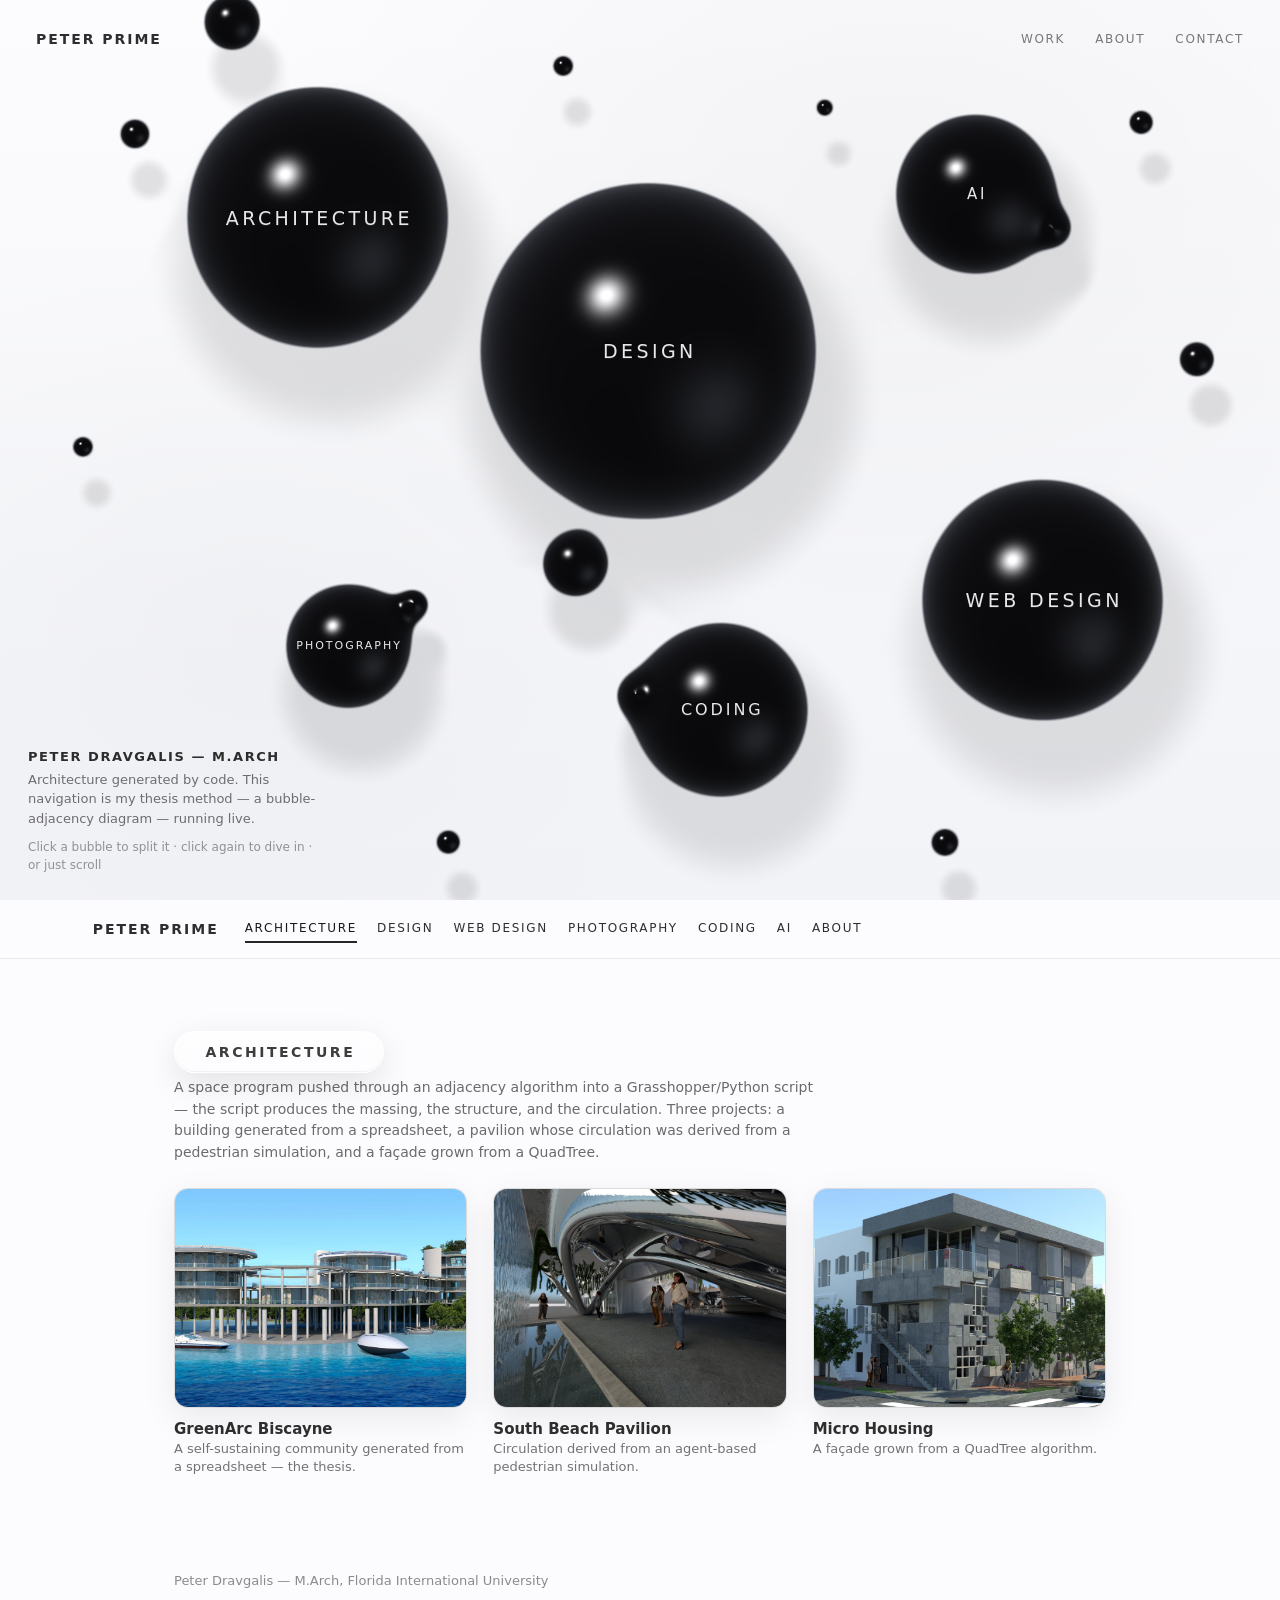
==== commit f10928c5: "Strings off by default (kept as dev Lines toggle); subs ring in closer - All liquid strings (hub + s" ====
--- a/index.html
+++ b/index.html
@@ -453,7 +453,7 @@
         <button class="btn" id="deleteSel">Delete selected</button>
 
         <label class="toggle"><input type="checkbox" id="editMode" checked /> Edit</label>
-        <label class="toggle"><input type="checkbox" id="showLines" checked /> Lines</label>
+        <label class="toggle"><input type="checkbox" id="showLines" /> Lines</label>
         <label class="toggle"><input type="checkbox" id="autoSubs" checked /> Auto sub layout</label>
         <label class="toggle"><input type="checkbox" id="mbOn" checked /> Canvas metaballs</label>
         <label class="toggle"><input type="checkbox" id="dimOthers" checked /> Dim others when expanded</label>
@@ -961,9 +961,9 @@
         if (!autoSubsEl.checked && st.x != null && st.y != null) continue;
 
         // ring in px (radii are minDim-relative, coords are width/height-relative).
-        // 1.6: subs fly well clear of the parent; a thin liquid string
-        // (capsule primitive in the shader) spans the long gap.
-        const ring = (m.r + st.r) * 1.6 * minDim();
+        // 1.35: subs float near the parent but clearly separate. The "Lines"
+        // toggle can string them together with capsule primitives.
+        const ring = (m.r + st.r) * 1.35 * minDim();
         const rw = portrait() ? window.innerHeight : window.innerWidth;
         const rh = portrait() ? window.innerWidth : window.innerHeight;
         const a = (arc >= 2 * Math.PI)
@@ -1623,7 +1623,10 @@
 
     const MAX_BALLS = 40;
     const MAX_SEGS = 16;       // liquid strings (capsule primitives in the shader)
-    const STRING_R = 0.0028;   // string radius, minDim-relative (~2px @ 720) — "way thinner"
+    // String thickness scales with the surface gap it spans — near-touching
+    // spheres get a fat neck, far-flung ones a stretched thin thread.
+    const STRING_R_NEAR = 8, STRING_R_FAR = 2.8; // css px, at gaps of <=60px / >=380px
+    const stringR = (gap) => STRING_R_NEAR - (STRING_R_NEAR - STRING_R_FAR) * Math.min(1, Math.max(0, (gap - 60) / 320));
     const VISUAL_SCALE = 0.92; // spheres render slightly smaller than their hit circles; big enough that neighbors neck into each other
     const SMIN_K = 0.06;       // ponytail: neck-thickness knob (1/css-px @ minDim 1080); raise for tighter necks
     // Necks form when the surface gap < 2*ln(2)/K (~40 css px at 1080p). The main
@@ -1651,7 +1654,7 @@
       uniform int uCount;
       uniform vec4 uSegs[${MAX_SEGS}];   // string endpoints: ax, ay, bx, by (device px, y-up)
       uniform int uSegCount;
-      uniform float uSegR;               // string radius (device px)
+      uniform float uSegRs[${MAX_SEGS}]; // per-string radius (device px) — closer spheres get fatter strings
       uniform float uK;
       out vec4 outColor;
 
@@ -1679,10 +1682,10 @@
           float h = clamp(dot(pa, ba) / max(dot(ba, ba), 1e-4), 0.0, 1.0);
           vec2 dv = pa - ba * h;
           float len = max(length(dv), 1e-4);
-          float d = len - uSegR;
+          float d = len - uSegRs[i];
           float w = exp(-uK * d);
           sum  += w;
-          rsum += w * uSegR;
+          rsum += w * uSegRs[i];
           gsum += w * (dv / len);
         }
         sum = max(sum, 1e-24);
@@ -1728,9 +1731,10 @@
         outColor = vec4(col * mask, aOut); // premultiplied; shadow is pure black
       }`;
 
-    let prog = null, uBallsLoc, uCountLoc, uKLoc, uSegsLoc, uSegCountLoc, uSegRLoc;
+    let prog = null, uBallsLoc, uCountLoc, uKLoc, uSegsLoc, uSegCountLoc, uSegRsLoc;
     const ballData = new Float32Array(MAX_BALLS * 3);
     const segData = new Float32Array(MAX_SEGS * 4);
+    const segRData = new Float32Array(MAX_SEGS);
 
     function initGL(){
       if (!gl) return false;
@@ -1756,7 +1760,7 @@
       uKLoc     = gl.getUniformLocation(prog, "uK");
       uSegsLoc     = gl.getUniformLocation(prog, "uSegs");
       uSegCountLoc = gl.getUniformLocation(prog, "uSegCount");
-      uSegRLoc     = gl.getUniformLocation(prog, "uSegR");
+      uSegRsLoc    = gl.getUniformLocation(prog, "uSegRs");
       const buf = gl.createBuffer();
       gl.bindBuffer(gl.ARRAY_BUFFER, buf);
       gl.bufferData(gl.ARRAY_BUFFER, new Float32Array([-1,-1, 1,-1, -1,1, 1,1]), gl.STATIC_DRAW);
@@ -1797,10 +1801,12 @@
         ballData[n*3+2] = r * dpr;
         n++;
       };
-      const pushSeg = (x1, y1, x2, y2) => {
+      const pushSeg = (x1, y1, r1, x2, y2, r2) => {
         if (ns >= MAX_SEGS) return;
         segData[ns*4]   = x1 * dpr; segData[ns*4+1] = H - y1 * dpr;
         segData[ns*4+2] = x2 * dpr; segData[ns*4+3] = H - y2 * dpr;
+        const gap = Math.max(0, Math.hypot(x2 - x1, y2 - y1) - r1 - r2);
+        segRData[ns] = stringR(gap) * dpr;
         ns++;
       };
       const centers = {}; // id -> drifted center px, for the hub strings
@@ -1824,9 +1830,11 @@
           const grow = (j > 0 && b.id === expandedMainId) ? ease : 1;
           const bx = cluster[0].x + (cluster[j].x - cluster[0].x) * grow;
           const by = cluster[0].y + (cluster[j].y - cluster[0].y) * grow;
-          push(bx, by, cluster[j].r * VISUAL_SCALE * breathe * grow);
-          // thin liquid string from parent to each split-out sub
-          if (j > 0) pushSeg(cluster[0].x, cluster[0].y, bx, by);
+          const br0 = cluster[j].r * VISUAL_SCALE * breathe * grow;
+          push(bx, by, br0);
+          // thin liquid string from parent to each split-out sub (off by default;
+          // the dev "Lines" toggle turns all strings back on)
+          if (j > 0 && showLinesEl.checked) pushSeg(cluster[0].x, cluster[0].y, cluster[0].r * VISUAL_SCALE, bx, by, br0);
         }
 
         // Split satellite: a droplet detaches, floats out, and re-merges.
@@ -1857,7 +1865,7 @@
         for (const b of bubbles){
           if (!b.enabled || b.id === "design") continue;
           const c = centers[b.id];
-          if (c) pushSeg(hc.x, hc.y, c.x, c.y);
+          if (c) pushSeg(hc.x, hc.y, hc.r * VISUAL_SCALE, c.x, c.y, c.r * VISUAL_SCALE);
         }
       }
 
@@ -1918,7 +1926,7 @@
           gl.uniform1i(uCountLoc, counts.n);
           gl.uniform4fv(uSegsLoc, segData);
           gl.uniform1i(uSegCountLoc, counts.ns);
-          gl.uniform1f(uSegRLoc, STRING_R * minDim() * devicePixelRatio);
+          gl.uniform1fv(uSegRsLoc, segRData);
           gl.uniform1f(uKLoc, SMIN_K * (K_REF_MIN_DIM / minDim()) / devicePixelRatio);
           gl.drawArrays(gl.TRIANGLE_STRIP, 0, 4);
         }
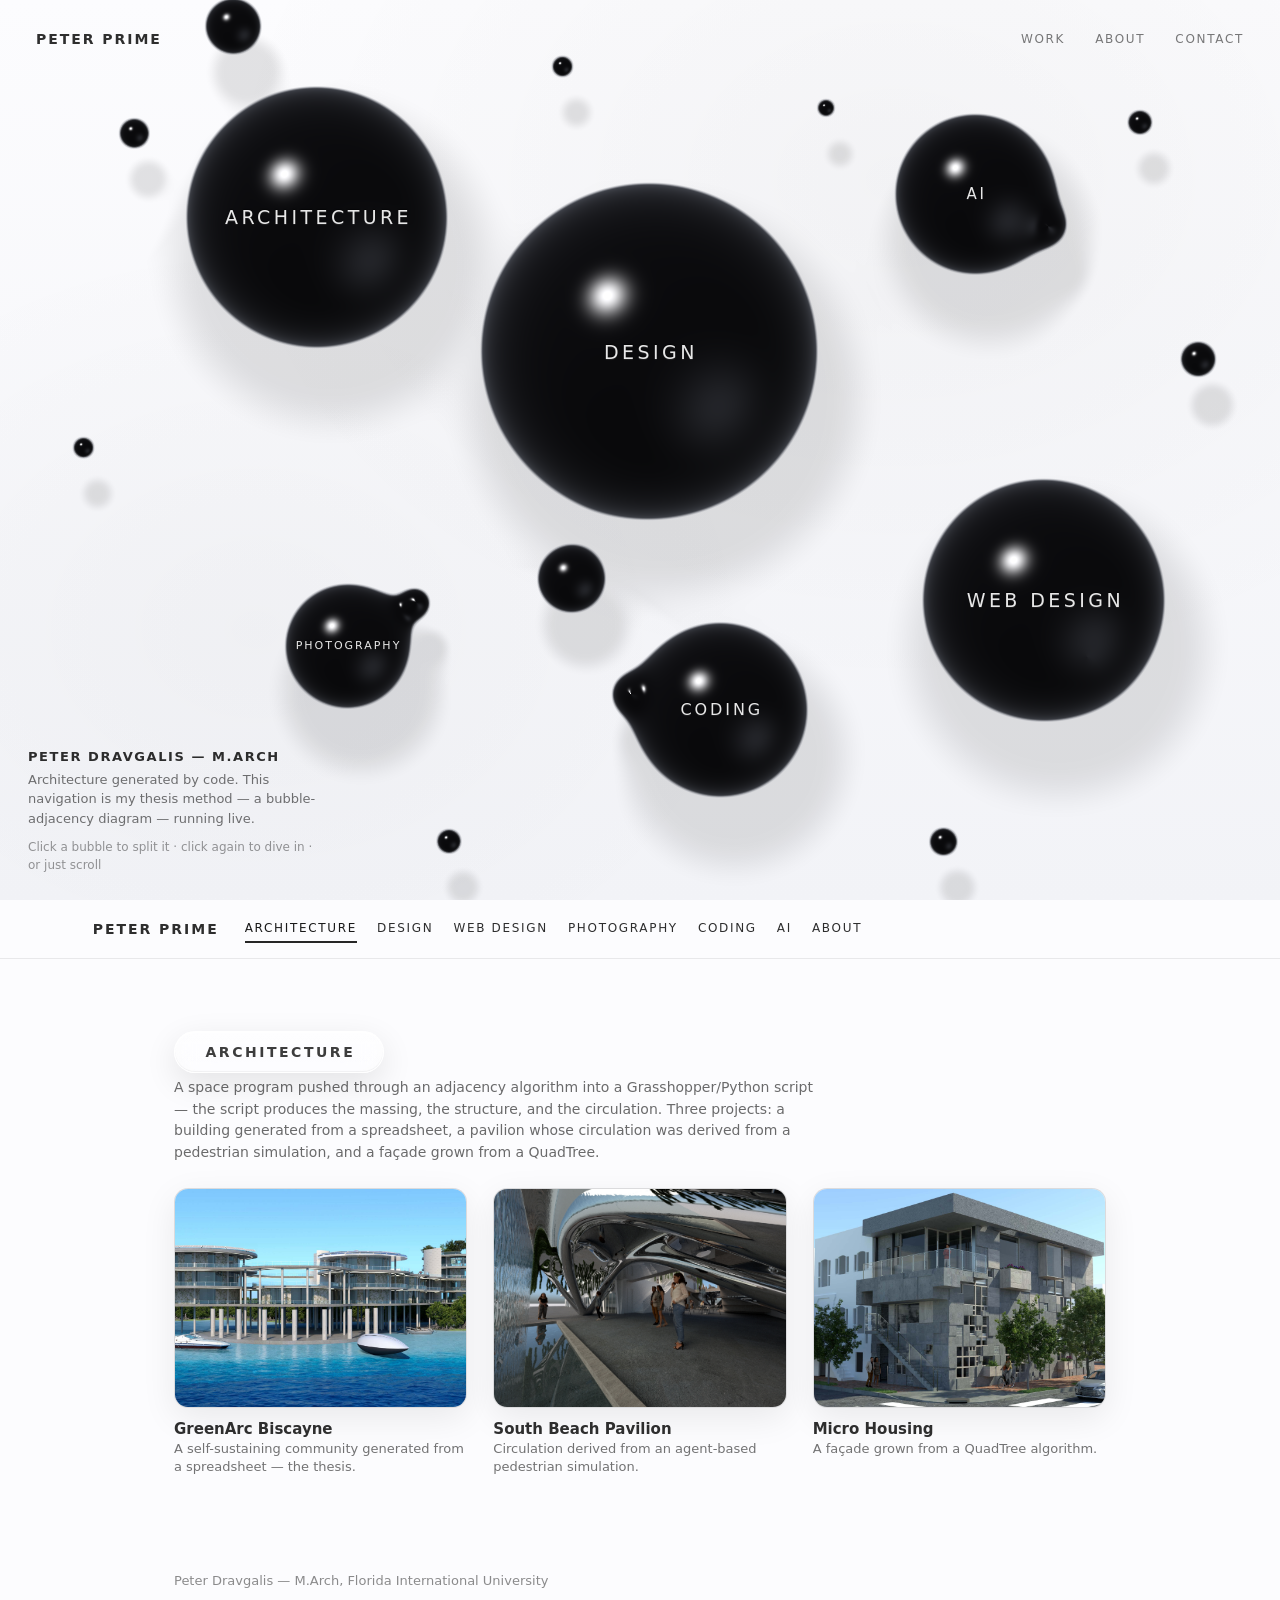
==== commit 3e4f0de1: "Subs ring 1.35 -> 1.15: satellites hug the parent Co-Authored-By: Claude Fable 5 <noreply@anthropic." ====
--- a/index.html
+++ b/index.html
@@ -961,9 +961,9 @@
         if (!autoSubsEl.checked && st.x != null && st.y != null) continue;
 
         // ring in px (radii are minDim-relative, coords are width/height-relative).
-        // 1.35: subs float near the parent but clearly separate. The "Lines"
+        // 1.15: subs hug the parent, just barely separate. The "Lines"
         // toggle can string them together with capsule primitives.
-        const ring = (m.r + st.r) * 1.35 * minDim();
+        const ring = (m.r + st.r) * 1.15 * minDim();
         const rw = portrait() ? window.innerHeight : window.innerWidth;
         const rh = portrait() ? window.innerWidth : window.innerHeight;
         const a = (arc >= 2 * Math.PI)
